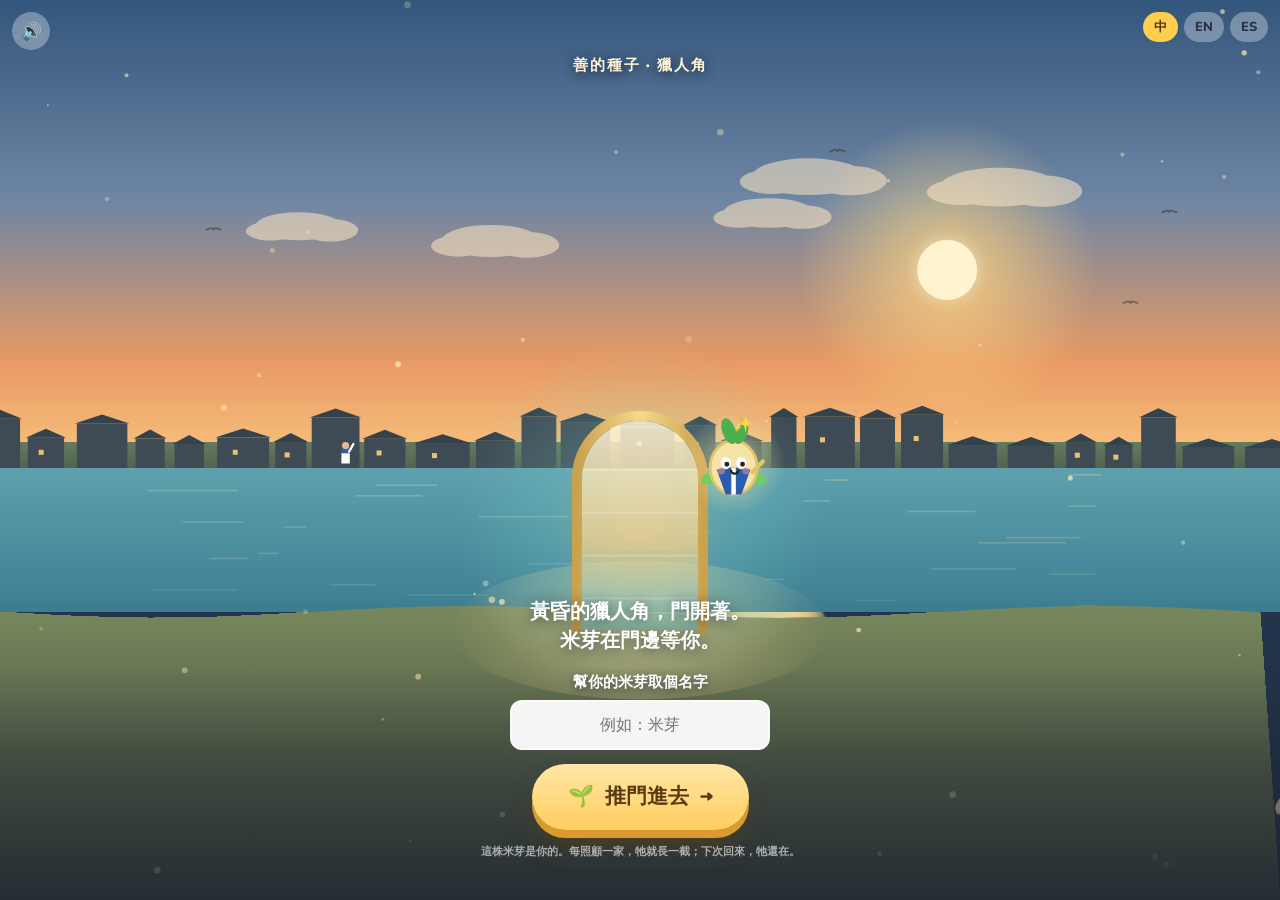
==== index.html @ fcfb7d99 "Feedback faces visibility + same-tab return + mascot named Miya Round 1: feedback faces now full-col" ====
<!DOCTYPE html>
<html lang="zh-Hant">
<head>
<meta charset="UTF-8" />
<meta name="viewport" content="width=device-width, initial-scale=1.0, maximum-scale=1.0, user-scalable=no, viewport-fit=cover" />
<!-- Google Analytics (GA4) -->
<script async src="https://www.googletagmanager.com/gtag/js?id=G-BKBPRQQQ1Y"></script>
<script>window.dataLayer=window.dataLayer||[];function gtag(){dataLayer.push(arguments);}gtag('js',new Date());gtag('config','G-BKBPRQQQ1Y');</script>
<title>善的種子 · 獵人角 · Seeds of Kindness</title>
<meta name="description" content="善的種子 — 獵人角邁向第二十年的陪伴。第一關：關懷之夜 / Care at Dusk." />
<link rel="preconnect" href="https://fonts.googleapis.com" />
<link href="https://fonts.googleapis.com/css2?family=Baloo+2:wght@600;700;800&family=Nunito:wght@600;700;800&display=swap" rel="stylesheet" />
<link rel="stylesheet" href="src/css/style.css" />
</head>
<body>

<!-- 語言切換 + 靜音 -->
<div class="lang">
  <button data-l="zh">中</button>
  <button data-l="en">EN</button>
  <button data-l="es">ES</button>
</div>
<button id="mute" aria-label="mute">🔊</button>

<!-- ============ 永久玻璃浮層 HUD（嵌畫框四角；hub/關卡顯示） ============ -->
<div id="hudTime" class="ghud hidden"></div>
<div id="hudCoins" class="ghud hidden"></div>
<!-- 竹筒（投幣） -->
<div id="bamboo" class="hidden">
  <div id="bambooTube"><span id="bambooFill"></span><span id="bambooIco">🎍</span></div>
  <div id="bambooCount"></div>
  <button id="pourBtn" class="hidden"></button>
</div>
<!-- 永久金圈米芽（住在金色天使光圈裡，延續到結尾/hub，永不歸零） -->
<div id="sproutRing" class="hidden">
  <div class="ring-halo"></div>
  <div id="sproutPlant"></div>
  <div id="sproutStageName"></div>
</div>

<!-- ============ 善的任意門 · 開場動畫（純 Canvas） ============ -->
<section id="opening" class="screen">
  <canvas id="doorCanvas"></canvas>
  <div class="door-kicker" id="opKicker">善的種子 · 獵人角</div>
  <div class="door-ui">
    <div class="door-invite" id="opInvite"></div>
    <div class="door-name" id="opName">
      <label id="opNameLabel" for="sproutName">幫你的米芽取個名字</label>
      <input id="sproutName" type="text" maxlength="16" />
    </div>
    <div class="door-welcome hidden" id="opWelcome"></div>
    <button class="enter" id="beginBtn"><span class="leaf">🌱</span><span id="beginTxt">推門進去</span><span class="arrow">→</span></button>
    <p class="door-note" id="opHint"></p>
    <button class="switch-link hidden" id="switchName"></button>
  </div>
</section>

<!-- ============ HUB / 白天獵人角地圖（節點散落地圖上） ============ -->
<section id="hub" class="screen hidden">
  <div id="mapStage">
    <div id="hubMap"></div>
    <div id="dawnVeil"></div>
    <div id="prosperityLayer"></div>
    <div id="greenLayer"></div>
    <div id="airLayer"></div>
    <div id="pearlLayer"></div>
    <div id="bloomLayer"></div>
    <div id="growthTree"></div>
    <div id="pinLayer"></div>
  </div>
  <div id="hubTop">
    <h2 id="hubTitle">獵人角</h2>
    <div id="hubSub"></div>
  </div>
  <div id="milestones" class="collapsed">
    <button id="msHandle"></button>
    <div id="msBody"></div>
  </div>
  <button id="hubGear" aria-label="menu">⚙️</button>
  <button id="hubHelp" aria-label="help">？</button>
  <a id="hubFeedback" class="fbCircle" aria-label="feedback">💬</a>
  <div id="hubMenu" class="hidden">
    <button id="miSwitch"></button>
    <button id="miReplay"></button>
    <button id="miRestart"></button>
  </div>
  <div id="helpPanel" class="hidden">
    <div class="help-card">
      <h3 id="helpTitle"></h3>
      <ul id="helpBody"></ul>
      <button id="helpClose"></button>
    </div>
  </div>
</section>

<!-- ============ 關卡 · 關懷之夜 ============ -->
<div id="level">
  <!-- HUD：固定最上一條 -->
  <div id="hudBar"></div>

  <!-- 舞台：場景永遠完整可見，介面不蓋它 -->
  <div id="stage">
    <div id="sceneImg"></div>
    <div id="skyWarm"></div>
    <div id="darkLayer"></div>
    <div id="coldLayer"></div>
    <div id="vignette"></div>
    <div id="glowLayer"></div>
    <div id="spotlight"></div>
    <div id="spotRing"></div>
    <div id="clueLayer"></div>
    <div id="toast"></div>
  </div>

  <!-- 最底部一條半透明窄面板，可收合 -->
  <div id="panel">
    <button id="panelTab" aria-label="toggle panel"><span id="panelChevron">▾</span></button>
    <div id="panelBody">
      <div class="prow">
        <div class="plabel" id="notesH">📝 觀察筆記</div>
        <div class="notes" id="notes"></div>
      </div>
      <div class="prow">
        <div class="plabel" id="shelfH">🧺 物資架</div>
        <div class="shelf" id="shelf"></div>
      </div>
      <div class="prow packrow">
        <div class="plabel" id="packH">🎁 關懷包</div>
        <div class="pack" id="pack"></div>
        <button id="sendBtn" disabled>送出</button>
      </div>
    </div>
  </div>
</div>

<!-- ============ 關2 · 環保小尖兵（會呼吸的動態關卡） ============ -->
<div id="level2">
  <div id="l2scene">
    <div id="l2before"></div>     <!-- 改造前（灰濛） -->
    <div id="l2after"></div>      <!-- 改造後切片（就地揭曉，JS 注入） -->
    <div id="l2bloom"></div>      <!-- 全街綻放慶祝 -->
    <div id="l2fog"></div>        <!-- 飄移的霧 -->
    <div id="l2dust"></div>       <!-- 空氣光塵 -->
    <div id="l2birds"></div>      <!-- 偶爾飛過的鳥 -->
    <div id="l2dolls"></div>      <!-- 街越乾淨、社區越多人走出來（純氛圍） -->
    <div id="l2spots"></div>      <!-- 會發光的待整理點 -->
  </div>
  <div id="l2top">
    <div id="l2title"></div>
    <button id="l2leave"></button>
  </div>
  <div id="l2intro"></div>
  <div id="l2items"></div>
  <div id="l2bins"></div>
  <div id="l2end" class="hidden">
    <div class="card">
      <h1 id="l2endTitle"></h1>
      <div id="l2plant" class="endplant"></div>
      <p id="l2endLine" class="endwarm"></p>
      <div id="l2reward" class="endreward"></div>
      <div class="row">
        <button class="btn" id="l2again"></button>
        <button class="btn blue" id="l2hub"></button>
        <a class="btn fbBtn" id="l2fb"></a>
      </div>
    </div>
  </div>
</div>

<!-- ============ 關3 · 幸福校園 畢業感恩（感恩傳遞） ============ -->
<div id="level3">
  <div id="l3scene">
    <div id="l3sky"></div>
    <div id="l3bg"></div>
    <div id="l3soft"></div>
    <div id="l3sea"></div>
    <div id="l3kids"></div>
    <div id="l3petals"></div>
    <div id="l3egg"></div>
    <div id="l3hualien" class="hidden"></div>
    <div id="l3spots"></div>
    <div id="l3bloom"></div>
  </div>
  <div id="l3top">
    <div id="l3title"></div>
    <button id="l3leave"></button>
  </div>
  <div id="l3intro"></div>
  <div id="l3items"></div>
  <div id="l3targets"></div>
  <div id="l3end" class="hidden">
    <div class="card">
      <h1 id="l3endTitle"></h1>
      <div id="l3plant" class="endplant"></div>
      <p id="l3endLine" class="endwarm"></p>
      <div id="l3reward" class="endreward"></div>
      <div class="row">
        <button class="btn" id="l3again"></button>
        <button class="btn blue" id="l3hub"></button>
        <a class="btn fbBtn" id="l3fb"></a>
      </div>
    </div>
  </div>
</div>

<!-- ============ 結尾 · 天黑了 ============ -->
<section id="ending" class="screen hidden">
  <div class="bg" style="background-image:url('assets/images/rv_park_night.png')"></div>
  <div class="veil"></div>
  <div class="card">
    <h1 id="endTitle">天黑了</h1>
    <div id="endPlant" class="endplant"></div>
    <p id="endLine" style="font-size:14px;margin-top:8px"></p>
    <div class="big" id="endBig">0 / 5</div>
    <div id="endHomes" style="font-size:14px"></div>
    <div id="endSprout" style="font-size:14px;color:#bfe6c4;margin-top:10px"></div>
    <div id="endReward" class="endreward"></div>
    <p class="endwarm" id="endWarm"></p>
    <div class="row">
      <button class="btn" id="againBtn">再來一夜</button>
      <button class="btn blue" id="endHubBtn">回三福</button>
      <a class="btn fbBtn" id="endFb"></a>
    </div>
  </div>
</section>

<!-- 資料 → i18n → 音效 → 開場動畫 → 引擎 -->
<script src="data/level1.js"></script>
<script src="data/config.js"></script>
<script src="src/js/i18n.js"></script>
<script src="src/js/audio.js"></script>
<script src="src/js/opening.js"></script>
<script src="src/js/game.js"></script>
</body>
</html>
---- src/css/style.css ----
/* =====================================================================
   善的種子 · 關懷之夜 — 樣式
   ===================================================================== */
:root{
  --ink:#1d2438;
  --cream:#fff7e8;
  --tzu:#2a5db0;            /* 志工藍天白雲 — 藍 */
  --tzu-soft:#e8f0fb;
  --gold:#ffce4d;
  --gold-deep:#d89a1f;
  --leaf:#5bbf6a;
  --leaf-deep:#2f8a3e;
  --warm:#ff9d4d;
  --panel:rgba(255,250,240,.94);
  --panel-dark:rgba(22,28,46,.82);
  --shadow:0 10px 30px rgba(15,20,40,.35);
}
*{margin:0;padding:0;box-sizing:border-box;-webkit-tap-highlight-color:transparent;}
html,body{height:100%;font-family:'Nunito','Noto Sans TC','PingFang TC',system-ui,sans-serif;
  background:#10131f;color:var(--ink);overflow:hidden;}
button{font-family:inherit;cursor:pointer;border:none;}
.hidden{display:none !important;}

/* ---------- 通用全螢幕場景 ---------- */
.screen{position:fixed;inset:0;display:flex;align-items:center;justify-content:center;
  flex-direction:column;text-align:center;}
.bg{position:absolute;inset:0;background-size:cover;background-position:center;z-index:0;}

/* ---------- 語言切換 + 靜音 ---------- */
.lang{position:fixed;top:12px;right:12px;z-index:90;display:flex;gap:6px;}
.lang button{font-weight:800;font-size:13px;padding:6px 11px;border-radius:999px;
  background:rgba(255,255,255,.32);color:#27314a;backdrop-filter:blur(5px);}
.lang button.on{background:var(--gold);color:#5a3a12;}
#mute{position:fixed;top:12px;left:12px;z-index:90;width:38px;height:38px;border-radius:50%;
  background:rgba(255,255,255,.32);font-size:17px;backdrop-filter:blur(5px);}

/* ---------- 善的任意門 · 開場（Canvas 動畫 + 取名/歡迎回來） ---------- */
#opening{background:#23364d;}
#doorCanvas{position:absolute;inset:0;width:100%;height:100%;display:block;z-index:0;}
#opening .door-kicker{position:absolute;top:54px;left:0;right:0;z-index:5;text-align:center;
  font-family:'Baloo 2','Nunito',system-ui,sans-serif;font-weight:800;font-size:15px;letter-spacing:2px;
  color:#fff3d6;text-transform:uppercase;text-shadow:0 2px 12px rgba(20,30,50,.85);
  opacity:0;animation:doorRise .8s ease .3s forwards;}
#opening .door-ui{position:absolute;left:0;right:0;bottom:0;z-index:5;padding:0 22px 40px;
  display:flex;flex-direction:column;align-items:center;text-align:center;
  background:linear-gradient(to top,rgba(28,32,50,.82),rgba(28,32,50,.5) 45%,rgba(28,32,50,.12) 75%,transparent);}
.door-invite{font-family:'Baloo 2','Nunito',system-ui,sans-serif;font-weight:800;font-size:20px;line-height:1.45;
  color:#fff;margin:8px 0 16px;max-width:460px;text-shadow:0 2px 14px rgba(20,30,50,.6);
  opacity:0;animation:doorRise .8s ease .55s forwards;}
.door-name{display:flex;flex-direction:column;align-items:center;gap:8px;margin-bottom:14px;
  opacity:0;animation:doorRise .8s ease .7s forwards;}
.door-name label{color:#fff;font-weight:800;font-size:15px;text-shadow:0 2px 10px rgba(20,30,50,.6);}
.door-name input{width:260px;max-width:80vw;padding:12px 14px;border-radius:12px;
  border:2px solid rgba(255,255,255,.55);background:rgba(255,255,255,.94);
  font-size:16px;font-family:inherit;text-align:center;color:#27314a;}
.door-name input:focus{outline:none;border-color:#ffd98a;}
.door-welcome{font-family:'Baloo 2','Nunito',system-ui,sans-serif;font-weight:800;font-size:18px;
  color:#ffe6b0;margin-bottom:14px;text-shadow:0 2px 12px rgba(20,30,50,.7);
  opacity:0;animation:doorRise .8s ease .7s forwards;}
.enter{font-family:'Baloo 2','Nunito',system-ui,sans-serif;font-weight:800;font-size:21px;border:none;cursor:pointer;
  color:#5a3a12;background:linear-gradient(180deg,#ffe7a6,#ffce5e);
  padding:16px 36px;border-radius:999px;display:flex;align-items:center;gap:11px;
  box-shadow:0 8px 0 #d99a2e,0 18px 30px -10px rgba(120,70,0,.6);
  opacity:0;animation:doorRise .8s ease .8s forwards,doorGlow 2.6s ease-in-out 1.6s infinite;}
.enter:active{transform:translateY(5px);box-shadow:0 3px 0 #d99a2e,0 10px 20px -10px rgba(120,70,0,.6);}
.enter .arrow{font-size:18px;}
.door-note{font-family:'Nunito',sans-serif;font-weight:700;font-size:11px;color:rgba(255,255,255,.6);
  margin-top:14px;max-width:440px;line-height:1.5;opacity:0;animation:doorRise .8s ease 1.1s forwards;}
@keyframes doorRise{from{opacity:0;transform:translateY(16px);}to{opacity:1;transform:translateY(0);}}
@keyframes doorGlow{0%,100%{box-shadow:0 8px 0 #d99a2e,0 18px 30px -10px rgba(120,70,0,.6),0 0 0 0 rgba(255,221,140,.55);}
  50%{box-shadow:0 8px 0 #d99a2e,0 18px 34px -8px rgba(120,70,0,.6),0 0 0 14px rgba(255,221,140,0);}}
.card{position:relative;z-index:2;background:var(--panel);border-radius:22px;
  padding:26px 24px;max-width:380px;width:88%;box-shadow:var(--shadow);}
.card h1{font-size:26px;color:var(--ink);line-height:1.2;}
.card .sub{color:var(--gold-deep);font-weight:800;margin-top:4px;font-size:14px;}
.card .hint{font-size:13.5px;color:#54607a;line-height:1.6;margin:14px 0;}
.card label{display:block;font-weight:800;margin:8px 0 6px;color:var(--tzu);font-size:15px;}
.card input{width:100%;padding:12px 14px;border-radius:12px;border:2px solid var(--tzu-soft);
  font-size:16px;font-family:inherit;text-align:center;}
.card input:focus{outline:none;border-color:var(--tzu);}
.btn{display:inline-block;margin-top:16px;padding:13px 26px;border-radius:999px;font-weight:800;
  font-size:16px;background:linear-gradient(180deg,var(--gold),var(--gold-deep));color:#4a3007;
  box-shadow:0 6px 16px rgba(216,154,31,.4);}
.btn:active{transform:translateY(1px);}
.btn.blue{background:linear-gradient(180deg,#4c84d8,var(--tzu));color:#fff;
  box-shadow:0 6px 16px rgba(42,93,176,.4);}

/* ---------- HUB / 白天獵人角地圖（full-bleed cover） ---------- */
#hub{display:block;background:#0e1320;}
#hubTop{position:absolute;top:8px;left:0;right:0;z-index:30;text-align:center;pointer-events:none;}
#hubTop h2{font-size:20px;font-weight:800;color:#2a3550;text-shadow:0 1px 8px rgba(255,255,255,.7);}
#hubSub{font-size:12px;color:#3f5170;font-weight:700;text-shadow:0 1px 6px rgba(255,255,255,.6);}

/* 地圖完整顯示（contain）：四周留白用柔和天色漸層填，直式看起來乾淨刻意、不刺眼 */
#mapStage{position:absolute;inset:0;overflow:hidden;
  background:linear-gradient(180deg,#cfe6f4 0%,#e6f0ec 55%,#f6efe0 100%);}
#hubMap{position:absolute;inset:0;background-image:url('../../assets/images/KS_hunters_point_map.png');
  background-size:contain;background-repeat:no-repeat;background-position:center;z-index:0;transition:filter 1.2s ease;}
/* 敘事：起點黯淡（昔日深淵）→ 越玩越亮 */
#dawnVeil{position:absolute;inset:0;z-index:1;pointer-events:none;mix-blend-mode:multiply;
  background:linear-gradient(180deg,#3a3f63,#222a44);opacity:.5;transition:opacity 1.2s ease;}
/* 綠意（行善招甘霖→更綠） */
#greenLayer{position:absolute;inset:0;z-index:1;pointer-events:none;mix-blend-mode:soft-light;
  background:radial-gradient(120% 90% at 50% 80%, rgba(80,180,90,.7), rgba(80,180,90,0) 70%);opacity:.15;transition:opacity 1.2s ease;}
/* 空氣（霧霾；完成環保→清澈） */
#airLayer{position:absolute;inset:0;z-index:2;pointer-events:none;
  background:linear-gradient(180deg, rgba(150,150,160,.5), rgba(170,170,180,.2));opacity:.4;transition:opacity 1.2s ease;}
/* 珍珠柔光（高榮景） */
#pearlLayer{position:absolute;inset:0;z-index:4;pointer-events:none;mix-blend-mode:screen;
  background:radial-gradient(70% 55% at 50% 42%, rgba(255,250,235,.85), rgba(255,250,235,0) 72%);opacity:0;transition:opacity 1.4s ease;}
/* 全域榮景：完成越多越亮、越多花光；高完成度冒光束/彩虹 */
#prosperityLayer{position:absolute;inset:0;z-index:1;pointer-events:none;--prosper:0;}
#prosperityLayer::before{content:'';position:absolute;inset:0;
  background:radial-gradient(60% 45% at 52% 40%, rgba(255,236,150,.6), rgba(255,236,150,0) 70%);
  opacity:calc(var(--prosper)*0.9);transition:opacity 1s ease;}
#prosperityLayer.beams::after{content:'';position:absolute;left:50%;top:-10%;width:120%;height:80%;
  transform:translateX(-50%);pointer-events:none;
  background:conic-gradient(from 200deg at 50% 0%, rgba(255,244,190,0) 0deg, rgba(255,244,190,.5) 12deg, rgba(255,244,190,0) 24deg, rgba(255,244,190,0) 40deg, rgba(255,244,190,.4) 52deg, rgba(255,244,190,0) 64deg);
  opacity:.7;mix-blend-mode:screen;}
/* 高完成度：彩虹拱橋（取代光束 ::after，第一版視覺） */
#prosperityLayer.rainbow::after{
  background:radial-gradient(120% 115% at 50% 132%,
    transparent 47%, rgba(255,90,90,.32) 49%, rgba(255,180,60,.32) 52%,
    rgba(255,235,90,.30) 55%, rgba(120,215,120,.30) 58%, rgba(90,165,255,.30) 61%,
    rgba(170,110,230,.28) 64%, transparent 67%);
  opacity:.85;mix-blend-mode:screen;}
/* 完成的關 → 那一區開花變美 */
.bloom{position:absolute;transform:translate(-50%,-50%);z-index:2;pointer-events:none;border-radius:50%;
  background:radial-gradient(closest-side, rgba(120,210,120,.55), rgba(255,210,120,.35) 45%, rgba(140,220,140,0) 72%);
  animation:bloomIn .8s ease both, bloomGlow 3.4s ease-in-out 0.8s infinite;}
.bloom::after{content:'🌸🌼🌷';position:absolute;left:50%;top:50%;transform:translate(-50%,-50%);
  font-size:14px;letter-spacing:-2px;filter:drop-shadow(0 1px 2px rgba(0,0,0,.25));}
@keyframes bloomIn{from{opacity:0;transform:translate(-50%,-50%) scale(.3);}to{opacity:1;transform:translate(-50%,-50%) scale(1);}}
@keyframes bloomGlow{0%,100%{filter:brightness(1);}50%{filter:brightness(1.18);}}
/* 中央總成長樹 */
#growthTree{position:absolute;transform:translate(-50%,-100%);z-index:3;pointer-events:none;
  filter:drop-shadow(0 8px 10px rgba(0,0,0,.3));transition:left .3s,top .3s;}
/* 地圖節點（圖釘） */
#pinLayer{position:absolute;inset:0;z-index:40;pointer-events:none;}  /* 關卡點永遠在里程碑面板之上、可點 */
.pinnode{pointer-events:auto;position:absolute;transform:translate(-50%,-50%);z-index:5;cursor:default;
  display:flex;flex-direction:column;align-items:center;gap:5px;}
.pinnode .dot{width:16px;height:16px;border-radius:50%;background:#9aa6bf;
  box-shadow:0 0 0 3px rgba(255,255,255,.5),0 2px 5px rgba(0,0,0,.35);}
.pinnode.soon{opacity:.78;}
.pinnode.soon .dot{width:13px;height:13px;background:radial-gradient(circle,#b9c2d6,#7e8aa6);}
.pinnode.play{cursor:pointer;z-index:6;}
.pinnode.play .dot{position:relative;width:24px;height:24px;background:radial-gradient(circle,#fff3c4,#ffb938);
  box-shadow:0 0 0 4px rgba(255,255,255,.65),0 0 18px 6px rgba(255,196,70,.85),0 3px 8px rgba(120,70,0,.4);
  animation:pinpulse 1.8s ease-in-out infinite;}
/* 放大手指觸控範圍（透明），地圖縮小時也好點 */
.pinnode.play .dot::before{content:'';position:absolute;left:50%;top:50%;transform:translate(-50%,-50%);
  width:52px;height:52px;border-radius:50%;}
.pinnode.play:active .dot{transform:scale(.9);}
.pinnode .pinlabel{background:var(--panel-dark);color:#fff;border-radius:10px;padding:4px 9px;
  text-align:center;line-height:1.2;box-shadow:0 4px 10px rgba(0,0,0,.35);white-space:nowrap;}
.pinnode .pinlabel b{font-size:13px;font-weight:800;display:block;}
.pinnode .pinlabel i{font-style:normal;font-size:11px;color:var(--gold);letter-spacing:1px;}
.pinnode.done .dot{box-shadow:0 0 0 4px rgba(150,230,150,.6),0 0 16px 5px rgba(150,230,150,.7),0 3px 8px rgba(0,0,0,.3);}
@keyframes pinpulse{0%,100%{box-shadow:0 0 0 4px rgba(255,255,255,.6),0 0 14px 5px rgba(255,196,70,.7),0 3px 8px rgba(120,70,0,.4);}
  50%{box-shadow:0 0 0 7px rgba(255,255,255,.7),0 0 26px 10px rgba(255,196,70,.95),0 3px 8px rgba(120,70,0,.4);}}
@keyframes pulse{0%,100%{box-shadow:0 0 0 3px rgba(255,206,77,.30),0 8px 18px rgba(216,154,31,.30);}
  50%{box-shadow:0 0 0 6px rgba(255,206,77,.55),0 10px 22px rgba(216,154,31,.5);}}

/* 里程碑進度（向外＝加速器；竹筒滿了可點倒入） */
/* 里程碑＝靠底邊的可收合面板（預設收合，絕不蓋住地圖關卡點） */
#milestones{position:absolute;left:0;right:0;bottom:0;top:auto;transform:none;z-index:24;
  display:flex;flex-direction:column;align-items:center;pointer-events:none;max-width:none;}
#msHandle{pointer-events:auto;background:rgba(14,18,38,.72);color:#fff;font-weight:800;font-size:12px;
  padding:5px 16px;border-radius:13px 13px 0 0;border:1px solid rgba(255,255,255,.14);border-bottom:none;
  -webkit-backdrop-filter:blur(6px);backdrop-filter:blur(6px);}
#msBody{pointer-events:auto;width:100%;max-width:520px;display:flex;flex-direction:column;gap:6px;
  padding:8px 12px calc(10px + env(safe-area-inset-bottom));background:rgba(10,12,26,.62);
  -webkit-backdrop-filter:blur(8px);backdrop-filter:blur(8px);max-height:42vh;overflow-y:auto;
  transition:max-height .3s ease,padding .3s ease;}
#milestones.collapsed #msBody{max-height:0;padding-top:0;padding-bottom:0;overflow:hidden;}
.ms{width:100%;background:rgba(14,18,38,.62);-webkit-backdrop-filter:blur(6px);backdrop-filter:blur(6px);
  border:1px solid rgba(255,255,255,.12);border-radius:12px;padding:7px 10px;}
.ms.canpour{border-color:rgba(255,206,77,.8);box-shadow:0 0 14px rgba(255,206,77,.5);cursor:pointer;}
.ms-name{color:#fff;font-weight:800;font-size:12px;margin-bottom:4px;}
.ms-name i{font-style:normal;color:var(--gold);font-weight:800;}
.ms-bar{height:7px;border-radius:5px;background:rgba(255,255,255,.18);overflow:hidden;}
.ms-bar span{display:block;height:100%;border-radius:5px;background:linear-gradient(90deg,#7ad07f,var(--gold));transition:width .5s ease;}

/* ===== 永久玻璃 HUD（四角） ===== */
.ghud{position:fixed;z-index:80;background:rgba(18,24,44,.55);color:#fff;
  -webkit-backdrop-filter:blur(8px);backdrop-filter:blur(8px);border:1px solid rgba(255,255,255,.16);
  border-radius:999px;padding:7px 13px;font-weight:800;font-size:13px;display:flex;align-items:center;gap:5px;
  box-shadow:0 4px 14px rgba(0,0,0,.3);}
.ghud b{font-size:17px;}
#hudTime{top:12px;left:58px;}
#hudCoins{top:54px;right:12px;}
/* 竹筒（左下） */
#bamboo{position:fixed;z-index:80;left:12px;bottom:78px;display:flex;flex-direction:column;align-items:center;gap:3px;}
#bamboo.bump{animation:bambooBump .4s ease;}
@keyframes bambooBump{0%,100%{transform:translateY(0);}35%{transform:translateY(4px);}}
#bambooTube{position:relative;width:30px;height:62px;border-radius:8px 8px 10px 10px;overflow:hidden;
  background:linear-gradient(90deg,#7fae54,#9ec96f 40%,#6f9d49);border:2px solid #5b873d;
  box-shadow:0 4px 10px rgba(0,0,0,.35),inset 0 0 8px rgba(0,0,0,.25);}
#bambooFill{position:absolute;left:0;right:0;bottom:0;height:0;transition:height .4s ease;
  background:linear-gradient(180deg, rgba(255,206,77,.95), rgba(216,154,31,.95));}
#bambooIco{position:absolute;left:50%;top:50%;transform:translate(-50%,-50%);font-size:18px;}
#bambooCount{font-size:11px;font-weight:800;color:#fff;background:rgba(14,18,38,.6);border-radius:999px;padding:2px 8px;
  -webkit-backdrop-filter:blur(6px);backdrop-filter:blur(6px);}
#pourBtn{font-size:11px;font-weight:800;color:#5a3a12;background:linear-gradient(180deg,#ffe7a6,#ffce5e);
  border-radius:999px;padding:5px 10px;box-shadow:0 3px 8px rgba(216,154,31,.5);animation:pinpulse 1.8s infinite;}

/* ===== 永久金圈米芽（右下角，住在天使光圈裡） ===== */
#sproutRing{position:fixed;z-index:80;right:10px;bottom:64px;width:84px;
  display:flex;flex-direction:column;align-items:center;}
#sproutRing .ring-halo{position:absolute;left:50%;top:34px;width:78px;height:78px;transform:translate(-50%,-50%);
  border-radius:50%;pointer-events:none;
  background:radial-gradient(closest-side, rgba(255,232,160,.55), rgba(255,210,120,.18) 60%, rgba(255,210,120,0) 75%);
  box-shadow:0 0 22px rgba(255,210,120,.6);}
#sproutPlant{position:relative;z-index:1;}
#sproutPlant svg{filter:drop-shadow(0 3px 5px rgba(0,0,0,.4));}
#sproutStageName{position:relative;z-index:1;margin-top:2px;font-size:11px;font-weight:800;color:#fff;
  background:rgba(14,18,38,.6);border-radius:999px;padding:2px 8px;max-width:96px;white-space:nowrap;overflow:hidden;text-overflow:ellipsis;
  -webkit-backdrop-filter:blur(6px);backdrop-filter:blur(6px);}
#sproutRing.grow .ring-halo{animation:ringGrow .9s ease;}
#sproutRing.bloom .ring-halo{animation:ringBloom 1.3s ease;}
#sproutRing.grow #sproutPlant{animation:plantBump .7s cubic-bezier(.2,1.4,.4,1);}
#sproutRing.bloom #sproutPlant{animation:plantBloom 1.1s cubic-bezier(.2,1.5,.3,1);}
@keyframes ringGrow{0%{box-shadow:0 0 18px rgba(255,210,120,.5);}45%{box-shadow:0 0 40px 10px rgba(255,221,140,.95);}100%{box-shadow:0 0 22px rgba(255,210,120,.6);}}
@keyframes ringBloom{0%{box-shadow:0 0 18px rgba(255,210,120,.5);}40%{box-shadow:0 0 60px 22px rgba(255,232,160,1);}100%{box-shadow:0 0 22px rgba(255,210,120,.6);}}
@keyframes plantBump{0%{transform:scale(1);}45%{transform:scale(1.22);}100%{transform:scale(1);}}
@keyframes plantBloom{0%{transform:scale(.8) rotate(-5deg);}55%{transform:scale(1.35) rotate(3deg);}100%{transform:scale(1) rotate(0);}}

/* 從車飛進金圈/竹筒的光點與銅板 */
.flydot,.flycoin{position:fixed;z-index:85;width:18px;height:18px;border-radius:50%;pointer-events:none;
  transform:translate(-50%,-50%);transition:transform .7s cubic-bezier(.4,.1,.5,1),opacity .7s ease;}
.flydot{background:radial-gradient(circle,#fff,#ffd98a);box-shadow:0 0 14px 4px rgba(255,210,120,.9);}
.flycoin{width:20px;height:20px;background:radial-gradient(circle at 38% 35%,#fff6c8,#e7b03a 70%,#b9821f);
  box-shadow:0 0 10px rgba(255,206,77,.7),inset 0 0 4px rgba(120,80,0,.5);border:1px solid #caa24e;}

/* 倒竹筒等的浮動訊息 */
.flash{position:fixed;left:50%;top:18%;transform:translate(-50%,-8px);z-index:90;
  background:rgba(14,18,38,.86);color:#fff;font-weight:800;font-size:15px;padding:12px 18px;border-radius:14px;
  border:1px solid rgba(255,255,255,.14);-webkit-backdrop-filter:blur(6px);backdrop-filter:blur(6px);
  opacity:0;transition:all .3s;pointer-events:none;max-width:84vw;text-align:center;}
.flash.show{opacity:1;transform:translate(-50%,0);}

/* 關卡時：金圈米芽/竹筒移到側邊中段，不擋底部面板/回收桶 */
body.screen-level #sproutRing,body.screen-level2 #sproutRing,body.screen-level3 #sproutRing{bottom:auto;top:40%;right:8px;width:70px;}
body.screen-level #bamboo,body.screen-level2 #bamboo,body.screen-level3 #bamboo{bottom:auto;top:38%;left:10px;}
body.screen-level #milestones{display:none;}

/* ---------- 小芽盆栽圖示 ---------- */
.sprout-ico{display:inline-block;}
.sprout-chip{padding-top:4px;padding-bottom:4px;}
.sprout-chip .potico{display:inline-flex;align-items:flex-end;line-height:0;}
.sprout-chip .potico svg{filter:drop-shadow(0 2px 3px rgba(0,0,0,.3));}
/* 結尾：大盆栽，依今晚成績放大 */
.endplant{display:flex;justify-content:center;align-items:flex-end;margin:6px auto 2px;min-height:120px;
  animation:plantPop .6s cubic-bezier(.22,1.2,.4,1) both;}
.endplant svg{filter:drop-shadow(0 6px 10px rgba(0,0,0,.4));}
@keyframes plantPop{from{opacity:0;transform:translateY(14px) scale(.7);}to{opacity:1;transform:translateY(0) scale(1);}}

/* ---------- 關卡 / LEVEL：插畫鋪滿（full-bleed cover），介面浮在上面 ---------- */
#level{position:fixed;inset:0;z-index:10;display:none;background:#10101f;}
/* HUD：浮動透明（不佔橫帶） */
#hudBar{position:absolute;top:0;left:0;right:0;z-index:30;display:flex;gap:7px;align-items:center;
  justify-content:center;padding:10px 12px;pointer-events:none;}
#hudBar .chip{pointer-events:auto;background:rgba(20,26,48,.62);color:#fff;border-radius:999px;
  padding:7px 12px;font-weight:800;font-size:13px;display:flex;gap:5px;align-items:center;
  border:1px solid rgba(255,255,255,.12);white-space:nowrap;-webkit-backdrop-filter:blur(6px);backdrop-filter:blur(6px);}
#hudBar #leaveBtn{pointer-events:auto;position:fixed;left:calc(12px + env(safe-area-inset-left));top:calc(54px + env(safe-area-inset-top));right:auto;z-index:95;background:rgba(255,255,255,.2);color:#fff;border-radius:999px;
  padding:7px 13px;font-weight:800;font-size:13px;white-space:nowrap;-webkit-backdrop-filter:blur(6px);backdrop-filter:blur(6px);}
/* 舞台＝整個畫面；插畫 cover 鋪滿 */
#stage{position:absolute;inset:0;overflow:hidden;}
#sceneImg{position:absolute;inset:0;background-image:url('../../assets/images/rv_park_dusk1.png');
  background-size:cover;background-position:center;z-index:0;transition:filter 1.4s linear;}
/* 黃昏金光（隨夜色淡出） */
#skyWarm{position:absolute;inset:0;z-index:1;pointer-events:none;mix-blend-mode:screen;
  background:radial-gradient(120% 70% at 60% 22%, rgba(255,180,90,.35), rgba(255,150,70,0) 60%);
  opacity:1;transition:opacity 1.4s linear;}
/* 變暗層：同一張圖平順壓暗（不硬切夜景） */
#darkLayer{position:absolute;inset:0;z-index:2;pointer-events:none;
  background:radial-gradient(130% 100% at 50% 26%, rgba(10,14,38,0) 0%, rgba(9,12,32,.35) 55%, rgba(5,7,22,.7) 100%);
  opacity:0;transition:opacity 1.4s linear;}
/* 寒冷藍調 */
#coldLayer{position:absolute;inset:0;z-index:3;pointer-events:none;mix-blend-mode:multiply;
  background:linear-gradient(180deg,#465ea0,#171f44);opacity:0;transition:opacity 1.4s linear;}
#vignette{position:absolute;inset:0;z-index:4;pointer-events:none;
  box-shadow:inset 0 0 120px 30px rgba(4,6,18,.55);opacity:.5;transition:opacity 1.4s linear;}
/* 窗戶暖光層 */
#glowLayer{position:absolute;inset:0;z-index:5;pointer-events:none;}
.winglow{position:absolute;transform:translate(-50%,-50%);border-radius:46%;
  background:radial-gradient(closest-side, rgba(255,201,104,.98), rgba(255,170,60,.4) 52%, rgba(255,170,60,0) 76%);
  opacity:0;transition:opacity 1s ease;filter:blur(1.5px);}
.winglow.lit{animation:flicker 3.6s ease-in-out infinite;}
@keyframes flicker{0%,100%{opacity:.85;}50%{opacity:1;}}

/* 高亮目前這台車（聚光：其餘壓暗） */
#spotlight{position:absolute;z-index:6;transform:translate(-50%,-50%);
  border-radius:50%;pointer-events:none;
  box-shadow:0 0 0 9999px rgba(6,8,20,.46);
  transition:left .5s cubic-bezier(.3,.8,.3,1),top .5s cubic-bezier(.3,.8,.3,1),width .4s,height .4s,opacity .5s;}
#spotRing{position:absolute;z-index:7;transform:translate(-50%,-50%);
  border-radius:50%;pointer-events:none;border:2px dashed rgba(255,226,158,.6);
  box-shadow:0 0 26px rgba(255,210,120,.45);
  transition:left .5s cubic-bezier(.3,.8,.3,1),top .5s cubic-bezier(.3,.8,.3,1),width .4s,height .4s,opacity .5s;}

/* 衝進來：大燈閃光 */
.headlight{position:absolute;z-index:6;transform:translate(-50%,-50%);border-radius:50%;pointer-events:none;
  background:radial-gradient(circle, rgba(255,248,220,.92), rgba(255,236,170,.32) 40%, rgba(255,236,170,0) 70%);
  animation:hlflash .76s ease-out forwards;}
@keyframes hlflash{0%{opacity:0;transform:translate(-50%,-50%) scale(.55);}
  22%{opacity:.95;}100%{opacity:0;transform:translate(-50%,-50%) scale(1.18);}}
/* 粒子閃光（點線索/配對成功的爽感） */
.spark{position:fixed;z-index:86;border-radius:50%;pointer-events:none;transform:translate(-50%,-50%);
  animation-name:sparkfly;animation-timing-function:cubic-bezier(.2,.7,.3,1);animation-fill-mode:forwards;}
@keyframes sparkfly{0%{opacity:1;transform:translate(-50%,-50%) scale(1);}
  100%{opacity:0;transform:translate(calc(-50% + var(--dx,0px)),calc(-50% + var(--dy,0px))) scale(.3);}}

/* 小芽當場長大：天使金光環 + 盆栽綻放 */
.halo{position:absolute;z-index:24;width:20px;height:20px;border-radius:50%;pointer-events:none;
  transform:translate(-50%,-50%);border:3px solid rgba(255,224,150,.95);
  box-shadow:0 0 50px 12px rgba(255,210,120,.8), inset 0 0 30px rgba(255,224,150,.6);
  animation:haloRing 1.45s cubic-bezier(.2,.7,.3,1) forwards;}
@keyframes haloRing{0%{opacity:0;width:20px;height:20px;}
  16%{opacity:1;}100%{opacity:0;width:var(--hs,240px);height:var(--hs,240px);}}
.growcele{position:absolute;left:50%;top:46%;z-index:25;pointer-events:none;
  filter:drop-shadow(0 8px 14px rgba(120,80,0,.4));
  animation:grIn .5s cubic-bezier(.2,1.5,.35,1) both, grOut .45s ease 1.35s forwards;}
.growcele.bloom{animation:grBloom .65s cubic-bezier(.2,1.6,.3,1) both, grOut .55s ease 1.6s forwards;}
@keyframes grIn{from{opacity:0;transform:translate(-50%,-50%) scale(.3);}to{opacity:1;transform:translate(-50%,-50%) scale(1);}}
@keyframes grBloom{0%{opacity:0;transform:translate(-50%,-50%) scale(.2) rotate(-6deg);}
  60%{opacity:1;transform:translate(-50%,-50%) scale(1.28) rotate(2deg);}
  100%{opacity:1;transform:translate(-50%,-50%) scale(1) rotate(0);}}
@keyframes grOut{to{opacity:0;transform:translate(-50%,-58%) scale(1.05);}}

/* 線索發亮點 */
.clue{position:absolute;z-index:8;width:32px;height:32px;margin:-16px 0 0 -16px;
  border-radius:50%;background:radial-gradient(closest-side,#fff7da,#ffcf6b);
  box-shadow:0 0 0 4px rgba(255,210,110,.35),0 0 18px 7px rgba(255,200,90,.7);
  display:flex;align-items:center;justify-content:center;font-size:16px;cursor:pointer;
  animation:cluepulse 1.6s ease-in-out infinite;}
.clue.subtle{animation-duration:2.8s;width:26px;height:26px;margin:-13px 0 0 -13px;font-size:13px;
  box-shadow:0 0 0 3px rgba(255,210,110,.2),0 0 11px 4px rgba(255,200,90,.42);}
.clue.enter{animation:cluein .5s cubic-bezier(.22,.61,.36,1) both;}
.clue.read{animation:none;background:radial-gradient(closest-side,#d6f0d2,#8fd49a);
  box-shadow:0 0 0 3px rgba(120,200,130,.45);cursor:default;color:#2c6b39;}
@keyframes cluepulse{0%,100%{transform:scale(1);}50%{transform:scale(1.16);}}
@keyframes cluein{from{opacity:0;transform:translateX(46px) scale(.4);}to{opacity:1;transform:translateX(0) scale(1);}}
@keyframes cluetap{0%{transform:scale(1);}40%{transform:scale(1.5);}100%{transform:scale(1);}}
.clue.tap{animation:cluetap .35s ease;}

/* 浮動訊息（在舞台內、置中偏上，不擋車） */
#toast{position:absolute;left:50%;top:16%;z-index:20;
  background:rgba(14,18,38,.86);color:#fff;padding:13px 18px;border-radius:15px;font-weight:800;
  font-size:15px;max-width:86%;text-align:center;line-height:1.5;
  border:1px solid rgba(255,255,255,.1);-webkit-backdrop-filter:blur(6px);backdrop-filter:blur(6px);
  transform:translate(-50%,-8px);opacity:0;transition:all .3s;pointer-events:none;}
#toast.show{opacity:1;transform:translate(-50%,0);}
#toast .warmline{display:block;font-size:13.5px;font-weight:700;color:#ffdfa0;margin-top:6px;}

/* ---------- 底部窄面板（半透明、可收合，融入夜色） ---------- */
#panel{position:absolute;left:0;right:0;bottom:0;z-index:30;
  background:linear-gradient(180deg,rgba(14,17,36,.55),rgba(11,13,28,.92));
  -webkit-backdrop-filter:blur(10px);backdrop-filter:blur(10px);
  border-top:1px solid rgba(255,255,255,.08);
  box-shadow:0 -10px 30px rgba(0,0,0,.4);}
#panelTab{position:absolute;top:-26px;left:50%;transform:translateX(-50%);
  width:64px;height:26px;border-radius:13px 13px 0 0;background:rgba(11,13,28,.9);
  color:#ffd98a;font-size:16px;line-height:1;display:flex;align-items:center;justify-content:center;
  border:1px solid rgba(255,255,255,.1);border-bottom:none;}
#panelChevron{transition:transform .3s ease;}
/* 收合：縮起面板內容，讓舞台長回來（不是只是蓋住） */
#panelBody{padding:12px 12px 14px;display:flex;flex-direction:column;gap:9px;
  max-height:42vh;overflow-y:auto;transition:max-height .35s ease,padding .35s ease;}
#panel.collapsed #panelBody{max-height:0;padding-top:0;padding-bottom:0;overflow:hidden;}
#panel.collapsed #panelChevron{transform:rotate(180deg);}
.prow{display:flex;align-items:center;gap:9px;}
.plabel{flex:0 0 auto;font-size:13px;font-weight:800;color:#ffd98a;width:74px;line-height:1.25;}
.notes{flex:1 1 auto;display:flex;gap:7px;flex-wrap:wrap;min-height:32px;align-items:center;}
.note-empty{font-size:12.5px;color:#aab2c8;line-height:1.5;}
.note{background:rgba(86,140,224,.26);color:#dceaff;border-radius:999px;padding:6px 11px;
  font-weight:800;font-size:13px;display:flex;gap:5px;align-items:center;
  border:1px solid rgba(140,180,255,.3);animation:popin .25s ease;}
@keyframes popin{from{transform:scale(.6);opacity:0;}to{transform:scale(1);opacity:1;}}
/* 物資架：全部品項一次顯示、不用捲動（緊湊方格，約兩排） */
.shelf{flex:1 1 auto;display:grid;grid-template-columns:repeat(6,1fr);gap:7px;padding:2px 0 2px;}
.item{background:rgba(255,255,255,.07);border:1.5px solid rgba(255,255,255,.16);
  border-radius:13px;padding:8px 3px 6px;text-align:center;
  font-size:11px;font-weight:700;color:#e7ecf7;line-height:1.18;transition:transform .12s,background .15s;
  display:flex;flex-direction:column;align-items:center;justify-content:center;min-height:62px;}
.item:active{transform:scale(.93);}
.item.distract{border-style:dashed;opacity:.92;}
.item.inpack{background:rgba(120,200,130,.22);border-color:rgba(140,220,150,.5);opacity:.55;}
.item .em{font-size:23px;display:block;margin-bottom:3px;line-height:1;}
.packrow{align-items:stretch;}
.pack{flex:1 1 auto;display:flex;gap:7px;flex-wrap:wrap;min-height:46px;align-items:center;
  background:rgba(255,206,77,.08);border:1.5px dashed rgba(255,206,77,.5);border-radius:14px;padding:7px 9px;}
.pack-empty{font-size:12.5px;color:#d8c79a;}
.pin{background:linear-gradient(180deg,rgba(255,222,150,.95),rgba(255,196,96,.95));border-radius:11px;
  padding:7px 9px;font-weight:800;font-size:12px;color:#5a3c08;display:flex;gap:5px;align-items:center;
  animation:popin .2s ease;}
.pin .x{background:rgba(0,0,0,.16);border-radius:50%;width:19px;height:19px;font-size:13px;
  display:flex;align-items:center;justify-content:center;color:#4a300a;}
#sendBtn{flex:0 0 auto;align-self:center;padding:13px 20px;border-radius:999px;font-weight:800;font-size:16px;
  background:linear-gradient(180deg,var(--leaf),var(--leaf-deep));color:#fff;
  box-shadow:0 6px 16px rgba(47,138,62,.45);transition:transform .12s,filter .2s;}
#sendBtn:active{transform:scale(.96);}
#sendBtn:disabled{filter:grayscale(.7);opacity:.5;}

/* ---------- 結尾 ---------- */
#ending .bg{filter:brightness(.95);}
#ending .veil{position:absolute;inset:0;z-index:1;background:linear-gradient(180deg,rgba(10,14,34,.45),rgba(8,11,28,.72));}
#ending .card{background:var(--panel-dark);color:#fff;max-height:92vh;overflow-y:auto;}
#ending .card h1{color:#fff;}
#ending .big{font-size:40px;color:var(--gold);font-weight:800;margin:6px 0;}
#ending .endwarm{font-size:13.5px;color:#d7deeec0;line-height:1.6;margin:12px 0 4px;}
#ending .row{display:flex;gap:10px;justify-content:center;flex-wrap:wrap;margin-top:8px;}

/* ---------- 響應式 ---------- */
@media (min-width:760px){
  #panelBody{max-width:820px;margin:0 auto;}
  .plabel{width:88px;font-size:14px;}
  .item{font-size:11.5px;}
}
/* 窄螢幕（直式手機）：方格改 4 欄，格子更大好點，仍不捲動 */
@media (max-width:600px){
  .shelf{grid-template-columns:repeat(4,1fr);gap:6px;}
  .plabel{width:64px;font-size:12.5px;}
  #panelBody{max-height:54vh;}
}
/* 橫式矮螢幕：面板更扁 */
@media (max-height:520px){
  #panelBody{max-height:50vh;gap:7px;padding:9px 10px 10px;}
  .item{min-height:54px;font-size:10.5px;}
  .item .em{font-size:20px;}
  .plabel{width:64px;font-size:12px;}
}

/* ===================================================================
   手機修復與優化：換名字選單、安全區、直式 RWD、面板間距
   =================================================================== */

/* 門邊「換一個名字」連結 */
.switch-link{margin-top:12px;background:rgba(255,255,255,.18);color:#fff;font-weight:700;
  font-size:clamp(12px,2.6vw,14px);padding:8px 16px;border-radius:999px;
  -webkit-backdrop-filter:blur(4px);backdrop-filter:blur(4px);}

/* hub 角落齒輪 + 小選單（換名字/重聽/重新開始） */
#hubGear{position:fixed;z-index:81;top:calc(54px + env(safe-area-inset-top));left:calc(12px + env(safe-area-inset-left));
  width:38px;height:38px;border-radius:50%;background:rgba(18,24,44,.55);color:#fff;font-size:18px;
  border:1px solid rgba(255,255,255,.16);-webkit-backdrop-filter:blur(6px);backdrop-filter:blur(6px);}
#hubMenu{position:fixed;z-index:82;top:calc(98px + env(safe-area-inset-top));left:calc(12px + env(safe-area-inset-left));
  display:flex;flex-direction:column;gap:6px;background:rgba(14,18,38,.94);border:1px solid rgba(255,255,255,.16);
  border-radius:12px;padding:8px;box-shadow:0 8px 24px rgba(0,0,0,.45);-webkit-backdrop-filter:blur(8px);backdrop-filter:blur(8px);}
#hubMenu button{background:rgba(255,255,255,.1);color:#fff;font-weight:700;font-size:13px;
  padding:10px 13px;border-radius:9px;text-align:left;white-space:nowrap;}
#hubMenu #miRestart{color:#ffb39e;}
/* 意見箱：hub 圓鈕（玻璃感，跟齒輪/說明一致）＋ 結算列文字鈕 */
#hubFeedback{position:fixed;z-index:81;top:calc(54px + env(safe-area-inset-top));left:calc(100px + env(safe-area-inset-left));
  width:38px;height:38px;border-radius:50%;background:rgba(18,24,44,.55);color:#fff;font-size:17px;
  display:flex;align-items:center;justify-content:center;text-decoration:none;cursor:pointer;
  border:1px solid rgba(255,255,255,.16);-webkit-backdrop-filter:blur(6px);backdrop-filter:blur(6px);}
.fbBtn{text-decoration:none;background:rgba(255,255,255,.14);color:#fff;border:1px solid rgba(255,255,255,.3);
  -webkit-backdrop-filter:blur(6px);backdrop-filter:blur(6px);box-shadow:0 6px 16px rgba(0,0,0,.28);}
.card .row{display:flex;gap:10px;justify-content:center;flex-wrap:wrap;}

/* 安全區（瀏海/圓角）— 固定四角浮層內縮 */
#hudTime{top:calc(12px + env(safe-area-inset-top));left:calc(58px + env(safe-area-inset-left));}
#hudCoins{top:calc(54px + env(safe-area-inset-top));right:calc(12px + env(safe-area-inset-right));}
.lang{top:calc(12px + env(safe-area-inset-top));right:calc(12px + env(safe-area-inset-right));}
#mute{top:calc(12px + env(safe-area-inset-top));left:calc(12px + env(safe-area-inset-left));}
#bamboo{left:calc(12px + env(safe-area-inset-left));bottom:calc(86px + env(safe-area-inset-bottom));}
#sproutRing{right:calc(10px + env(safe-area-inset-right));bottom:calc(64px + env(safe-area-inset-bottom));}

.ms-name{display:flex;gap:8px;align-items:center;flex-wrap:wrap;}

/* emoji 拉開間距 + clamp 放大 */
#bambooIco{font-size:clamp(1.3rem,2.2vw,2rem);}
.ghud{gap:7px;font-size:clamp(12px,2.6vw,14px);}
.ghud b{font-size:clamp(15px,3.4vw,19px);}

/* ---------- 直式（portrait）優先 ---------- */
@media (max-aspect-ratio:1/1){
  #bamboo{bottom:calc(70px + env(safe-area-inset-bottom));}
  #sproutRing{bottom:calc(56px + env(safe-area-inset-bottom));width:76px;}
  #hudTime,#hudCoins{font-size:12px;}
  /* 關卡：金圈/竹筒貼邊中段，底部讓給面板 */
  body.screen-level #sproutRing,body.screen-level2 #sproutRing,body.screen-level3 #sproutRing{top:34%;width:64px;}
  body.screen-level #bamboo,body.screen-level2 #bamboo,body.screen-level3 #bamboo{top:32%;}
}
/* 很窄或很矮：再縮一點，避免互相重疊 */
@media (max-width:380px){
  #sproutRing{width:66px;}
  #sproutStageName{font-size:10px;max-width:84px;}
  #bambooTube{width:26px;height:54px;}
}

/* 收合把手加大，iOS 直式也好按 */
#panelTab{width:74px;height:30px;top:-30px;font-size:18px;}

/* ===================================================================
   關2 · 環保小尖兵（會呼吸：灰濛 → 就地揭曉 → 綻放）
   =================================================================== */
#level2{position:fixed;inset:0;z-index:10;display:none;overflow:hidden;background:#3a3d44;--heal:0;}
#l2scene{position:absolute;inset:0;z-index:0;overflow:hidden;}
/* before（灰濛）：有圖用圖、無圖用漸層 fallback */
#l2before{position:absolute;inset:0;background-size:cover;background-position:center;
  background-image:linear-gradient(180deg,#6b6f78,#7d7e7c 45%,#8a857a 62%,#6d685f);filter:saturate(.6) brightness(.84);}
/* after 切片（就地揭曉）：與 before 同 cover/center 對齊；有圖用圖、無圖用亮漸層 */
#l2after{position:absolute;inset:0;}
.l2slice{position:absolute;inset:0;background-size:cover;background-position:center;
  background-image:linear-gradient(180deg,#9fd4ee,#bfe3d6 45%,#cdebc2 62%,#a9c98f);
  opacity:0;transition:opacity 1.1s ease;}
.l2slice.on{opacity:1;}
/* 飄移的霧（開頭濃、隨療癒漸散） */
#l2fog{position:absolute;inset:-12% -22%;z-index:2;pointer-events:none;
  opacity:calc((1 - var(--heal))*.7);transition:opacity 1.4s ease;
  background:radial-gradient(42% 60% at 22% 58%,rgba(226,229,233,.7),transparent 70%),
             radial-gradient(46% 56% at 70% 55%,rgba(210,214,220,.6),transparent 72%);
  animation:l2fog 26s ease-in-out infinite;}
@keyframes l2fog{0%,100%{transform:translateX(-4%);}50%{transform:translateX(4%);}}
/* 空氣光塵（療癒越多越亮） */
#l2dust{position:absolute;inset:0;z-index:3;pointer-events:none;opacity:calc(.25 + var(--heal)*.75);}
.l2mote{position:absolute;bottom:-10px;width:5px;height:5px;border-radius:50%;
  background:radial-gradient(circle,#fff,rgba(255,240,190,0));animation:l2mote linear infinite;}
@keyframes l2mote{0%{transform:translateY(0);opacity:0;}15%{opacity:.9;}100%{transform:translateY(-92vh);opacity:0;}}
/* 偶爾飛過的鳥（療癒後才明顯） */
#l2birds{position:absolute;inset:0;z-index:3;pointer-events:none;opacity:var(--heal);transition:opacity 1.4s ease;}
.l2bird{position:absolute;left:-10%;font-size:20px;animation:l2bird 15s linear infinite;}
@keyframes l2bird{0%{transform:translate(0,0);}100%{transform:translate(122vw,-6vh);}}
/* 發光待整理點（C：點下去才出現該處回收物） */
#l2spots{position:absolute;inset:0;z-index:6;}
.l2spot{position:absolute;transform:translate(-50%,-50%);width:42px;height:42px;cursor:pointer;
  display:flex;align-items:center;justify-content:center;}
.l2spot-ring{position:absolute;inset:0;border-radius:50%;
  background:radial-gradient(closest-side,rgba(255,236,150,.85),rgba(255,210,110,0) 72%);
  box-shadow:0 0 16px 5px rgba(255,206,90,.7);animation:pinpulse 1.7s ease-in-out infinite;}
.l2spot-ico{position:relative;font-size:18px;}
.l2spot.opened .l2spot-ring{animation:none;opacity:.22;}
.l2spot.opened .l2spot-ico{opacity:.4;}
.l2spot.healed{opacity:0;transition:opacity .6s ease;}
/* 就地長出的花 + 綻放層 */
.l2flower{position:fixed;z-index:86;transform:translate(-50%,-50%);font-size:24px;pointer-events:none;
  animation:l2flower 2.6s ease forwards;filter:drop-shadow(0 2px 3px rgba(0,0,0,.3));}
@keyframes l2flower{0%{opacity:0;transform:translate(-50%,-30%) scale(.3);}30%{opacity:1;transform:translate(-50%,-50%) scale(1.12);}80%{opacity:1;}100%{opacity:0;transform:translate(-50%,-72%) scale(1);}}
#l2bloom{position:absolute;inset:0;z-index:5;pointer-events:none;}

#l2top{position:absolute;top:0;left:0;right:0;z-index:30;display:flex;justify-content:center;align-items:center;
  padding:10px 12px;pointer-events:none;}
#l2title{pointer-events:auto;background:rgba(20,26,48,.55);color:#fff;font-weight:800;font-size:14px;
  padding:7px 14px;border-radius:999px;-webkit-backdrop-filter:blur(6px);backdrop-filter:blur(6px);}
#l2leave{position:fixed;left:calc(12px + env(safe-area-inset-left));top:calc(54px + env(safe-area-inset-top));right:auto;z-index:95;pointer-events:auto;background:rgba(255,255,255,.2);color:#fff;
  border-radius:999px;padding:7px 13px;font-weight:800;font-size:13px;-webkit-backdrop-filter:blur(6px);backdrop-filter:blur(6px);}
#l2intro{position:absolute;top:52px;left:50%;transform:translateX(-50%);z-index:20;max-width:min(88vw,520px);
  background:rgba(14,18,38,.5);color:#fff;font-weight:700;font-size:13px;line-height:1.5;text-align:center;
  padding:9px 14px;border-radius:14px;-webkit-backdrop-filter:blur(6px);backdrop-filter:blur(6px);}
/* 待分類物：置中、wrap、不捲動 */
#l2items{position:absolute;left:0;right:0;top:0;bottom:150px;z-index:15;pointer-events:none;
  display:flex;flex-wrap:wrap;gap:12px;align-content:center;justify-content:center;padding:118px 16px 8px;}
.l2item{pointer-events:auto;}
.l2item{width:84px;min-height:84px;border-radius:16px;background:rgba(255,255,255,.93);
  display:flex;flex-direction:column;align-items:center;justify-content:center;gap:4px;
  box-shadow:0 6px 14px rgba(0,0,0,.3);font-weight:800;font-size:12px;color:#37414f;
  touch-action:none;cursor:grab;border:2px solid rgba(255,255,255,.65);user-select:none;-webkit-user-select:none;}
.l2item .l2item-ico{font-size:clamp(1.8rem,6vw,2.4rem);line-height:1;}
.l2item.l2dragging{z-index:88;cursor:grabbing;transform:scale(1.08);box-shadow:0 12px 26px rgba(0,0,0,.45);}
.l2item.placed{opacity:0;transform:scale(.4);transition:all .18s ease;}
/* 回收桶列：底部（可愛桶子圖片 + 三語名稱；命中範圍比圖再大一圈） */
#l2bins{position:absolute;left:0;right:0;bottom:0;z-index:20;display:flex;gap:clamp(4px,1.6vw,14px);
  justify-content:center;align-items:flex-end;flex-wrap:nowrap;
  padding:6px 8px calc(10px + env(safe-area-inset-bottom));
  background:linear-gradient(180deg,rgba(10,12,26,0),rgba(10,12,26,.42));}
.l2bin{position:relative;flex:0 1 auto;display:flex;flex-direction:column;align-items:center;gap:3px;
  color:#fff;cursor:pointer;transition:transform .18s ease;}
.l2bin-hit{position:absolute;left:50%;top:50%;transform:translate(-50%,-50%);
  width:calc(100% + 28px);height:calc(100% + 28px);border-radius:18px;}   /* 加大手指命中範圍 */
.l2bin-ico{width:clamp(54px,15vw,98px);height:clamp(54px,15vw,98px);
  background-size:contain;background-position:center bottom;background-repeat:no-repeat;
  display:flex;align-items:flex-end;justify-content:center;
  filter:drop-shadow(0 4px 8px rgba(0,0,0,.35));transition:transform .18s ease;}
.l2bin-ico.hasimg .l2bin-emoji{display:none;}
.l2bin-emoji{font-size:clamp(1.6rem,5vw,2.6rem);line-height:1;}
.l2bin-nm{font-size:clamp(10px,2.6vw,13px);font-weight:800;background:rgba(14,18,38,.5);
  padding:2px 9px;border-radius:999px;white-space:nowrap;-webkit-backdrop-filter:blur(5px);backdrop-filter:blur(5px);}
.l2bin.lit{transform:translateY(-4px);}
.l2bin.lit .l2bin-ico{filter:drop-shadow(0 0 14px rgba(150,230,150,.95)) drop-shadow(0 4px 8px rgba(0,0,0,.35));}
.l2bin.eat .l2bin-ico{animation:l2eat .42s ease;}
@keyframes l2eat{0%{transform:translateY(0) scale(1);}35%{transform:translateY(-6px) scale(1.08);}100%{transform:translateY(0) scale(1);}}
/* 街越乾淨、社區越多人走出來（純氛圍；只用 transform/opacity，數量上限 10） */
#l2dolls{position:absolute;inset:0;z-index:5;pointer-events:none;}
.l2doll,.l2sup{position:absolute;background-size:contain;background-position:center bottom;
  background-repeat:no-repeat;opacity:0;will-change:transform,opacity;
  filter:drop-shadow(0 3px 5px rgba(0,0,0,.32));
  transform:translate(-50%,-100%) translateY(9px);
  transition:opacity .5s ease,transform .55s cubic-bezier(.34,1.56,.64,1);}
.l2doll{width:clamp(72px,18vw,128px);height:clamp(116px,28vw,200px);}
.l2sup{width:clamp(79px,20vw,141px);height:clamp(128px,31vw,220px);}
.l2doll.in{opacity:1;transform:translate(-50%,-100%);animation:l2sway 4.6s ease-in-out .55s infinite;}
.l2sup.in{opacity:1;transform:translate(-50%,-100%);animation:l2sway 5.6s ease-in-out .3s infinite;}
@keyframes l2sway{0%,100%{transform:translate(-50%,-100%) rotate(-1.6deg);}
  50%{transform:translate(-50%,-100%) rotate(1.6deg);}}
@media (prefers-reduced-motion:reduce){
  .l2doll,.l2sup{transform:translate(-50%,-100%);transition:opacity .5s ease;}
  .l2doll.in,.l2sup.in{transform:translate(-50%,-100%);animation:none;}
}
/* 結算 */
#l2end{position:absolute;inset:0;z-index:40;display:flex;align-items:center;justify-content:center;
  background:linear-gradient(180deg,rgba(10,14,34,.42),rgba(8,11,28,.64));}
#l2end .card{background:var(--panel-dark);color:#fff;max-height:92vh;overflow-y:auto;}
#l2end .card h1{color:#fff;}
@media (max-aspect-ratio:1/1){
  #l2items{bottom:166px;padding-top:96px;}
  .l2item{width:74px;min-height:74px;}
}

/* ===================================================================
   關3 · 幸福校園 畢業感恩（粉彩慶典；櫻花/彩帶/光，CSS 場景）
   =================================================================== */
#level3{position:fixed;inset:0;z-index:10;display:none;overflow:hidden;background:#e8dfe8;--heal:0;}
#l3scene{position:absolute;inset:0;z-index:0;overflow:hidden;}
#l3sky{position:absolute;inset:0;background:linear-gradient(180deg,#ffe3ef 0%,#dfeafe 44%,#e7f3d8 70%,#cfe6b8 100%);
  filter:brightness(calc(.92 + var(--heal)*.16)) saturate(calc(.85 + var(--heal)*.45));transition:filter 1.2s ease;}
/* 抽象孩子點點臉（走動；非真實可辨識的人） */
#l3kids{position:absolute;inset:0;z-index:2;pointer-events:none;}
.l3kid{position:absolute;width:22px;height:22px;border-radius:50%;background:var(--c,#ffd27f);
  box-shadow:0 3px 6px rgba(0,0,0,.22);animation:l3kid 5s ease-in-out infinite;}
.l3kid::before{content:'';position:absolute;left:5px;top:9px;width:3px;height:3px;border-radius:50%;
  background:#3a2f22;box-shadow:9px 0 0 #3a2f22;}
.l3kid::after{content:'';position:absolute;left:7px;top:14px;width:8px;height:4px;border-bottom:2px solid #3a2f22;border-radius:0 0 6px 6px;}
/* 圖片版畢業生（去背、夠大看得清；圖載不到才退回上面的 CSS 笑臉） */
.l3kid.hasimg{width:clamp(96px,23vw,152px);height:clamp(138px,33vw,218px);
  transform:translate(-50%,-100%);border-radius:0;background-color:transparent;
  background-size:contain;background-position:center bottom;background-repeat:no-repeat;
  box-shadow:none;filter:drop-shadow(0 4px 7px rgba(0,0,0,.3));animation:l3kidImg 5s ease-in-out infinite;}
.l3kid.hasimg::before,.l3kid.hasimg::after{display:none;}
@keyframes l3kid{0%,100%{transform:translate(0,0);}50%{transform:translate(10px,-3px);}}
@keyframes l3kidImg{0%,100%{transform:translate(-50%,-100%);}50%{transform:translate(-50%,-103%);}}
/* 飄落櫻花瓣 */
#l3petals{position:absolute;inset:0;z-index:3;pointer-events:none;}
.l3petal{position:absolute;top:-6%;animation:l3petal linear infinite;}
@keyframes l3petal{0%{transform:translateY(0) rotate(0);opacity:0;}10%{opacity:.95;}100%{transform:translateY(112vh) rotate(360deg);opacity:.4;}}
/* 發光待整理點（一封封感恩） */
#l3spots{position:absolute;inset:0;z-index:6;}
.l3spot{position:absolute;transform:translate(-50%,-50%);width:44px;height:44px;cursor:pointer;display:flex;align-items:center;justify-content:center;}
.l3spot-ring{position:absolute;inset:0;border-radius:50%;
  background:radial-gradient(closest-side,rgba(255,236,150,.85),rgba(255,210,110,0) 72%);
  box-shadow:0 0 16px 5px rgba(255,206,90,.7);animation:pinpulse 1.7s ease-in-out infinite;}
.l3spot-ico{position:relative;font-size:20px;}
.l3spot.opened .l3spot-ring{animation:none;opacity:.22;}
.l3spot.opened .l3spot-ico{opacity:.4;}
#l3bloom{position:absolute;inset:0;z-index:5;pointer-events:none;}
/* 彩帶 */
.l3conf{position:fixed;z-index:86;width:9px;height:14px;border-radius:2px;pointer-events:none;transform:translate(-50%,-50%);
  animation:l3conf 1.2s ease-out forwards;}
@keyframes l3conf{0%{opacity:1;transform:translate(-50%,-50%) rotate(0);}
  100%{opacity:0;transform:translate(calc(-50% + var(--dx,0px)),calc(-50% + var(--dy,0px))) rotate(240deg);}}
/* 頂列 / 說明 */
#l3top{position:absolute;top:0;left:0;right:0;z-index:30;display:flex;justify-content:center;align-items:center;padding:10px 12px;pointer-events:none;}
#l3title{pointer-events:auto;background:rgba(40,24,48,.55);color:#fff;font-weight:800;font-size:14px;padding:7px 14px;border-radius:999px;-webkit-backdrop-filter:blur(6px);backdrop-filter:blur(6px);}
#l3leave{position:fixed;left:calc(12px + env(safe-area-inset-left));top:calc(54px + env(safe-area-inset-top));right:auto;z-index:95;pointer-events:auto;background:rgba(255,255,255,.2);color:#fff;border-radius:999px;padding:7px 13px;font-weight:800;font-size:13px;-webkit-backdrop-filter:blur(6px);backdrop-filter:blur(6px);}
#l3intro{position:absolute;top:52px;left:50%;transform:translateX(-50%);z-index:20;max-width:min(90vw,560px);
  background:rgba(40,24,48,.5);color:#fff;font-weight:700;font-size:13px;line-height:1.5;text-align:center;
  padding:9px 14px;border-radius:14px;-webkit-backdrop-filter:blur(6px);backdrop-filter:blur(6px);}
/* 感恩卡（要讀內容才知道送給誰） */
#l3items{position:absolute;left:0;right:0;top:0;bottom:150px;z-index:15;pointer-events:none;
  display:flex;flex-wrap:wrap;gap:10px;align-content:center;justify-content:center;padding:108px 14px 8px;}
.l3card{pointer-events:auto;max-width:min(80vw,260px);background:#fff;border-radius:14px;padding:10px 12px;
  display:flex;align-items:center;gap:8px;box-shadow:0 6px 14px rgba(0,0,0,.3);color:#37414f;font-weight:700;
  font-size:clamp(12px,3.2vw,14px);line-height:1.3;border:2px solid #ffd9e6;
  touch-action:none;cursor:grab;user-select:none;-webkit-user-select:none;}
.l3card-ico{font-size:1.5rem;flex:0 0 auto;}
.l3card-ico.hasimg{width:clamp(52px,13vw,70px);height:clamp(52px,13vw,70px);
  background-size:contain;background-position:center;background-repeat:no-repeat;
  filter:drop-shadow(0 2px 4px rgba(0,0,0,.28));}
.l3card-ico.hasimg .l3card-emoji{display:none;}
.l3card.l3dragging{z-index:88;cursor:grabbing;transform:scale(1.05);box-shadow:0 12px 26px rgba(0,0,0,.45);}
.l3card.placed{opacity:0;transform:scale(.4);transition:all .18s ease;}
/* 三福對象（家庭/老師/社區） */
#l3targets{position:absolute;left:0;right:0;bottom:0;z-index:20;display:flex;gap:clamp(8px,3.5vw,22px);
  justify-content:center;align-items:flex-end;padding:8px 10px calc(12px + env(safe-area-inset-bottom));
  background:linear-gradient(180deg,rgba(30,18,38,0),rgba(30,18,38,.42));}
.l3target{position:relative;display:flex;flex-direction:column;align-items:center;gap:4px;color:#fff;cursor:pointer;transition:transform .18s ease;}
.l3target-hit{position:absolute;left:50%;top:50%;transform:translate(-50%,-50%);width:calc(100% + 30px);height:calc(100% + 30px);border-radius:20px;}
.l3target-ico{width:clamp(76px,21vw,128px);height:clamp(76px,21vw,128px);border-radius:20px;
  display:flex;align-items:center;justify-content:center;font-size:clamp(2rem,7vw,3rem);
  background:rgba(255,255,255,.92);box-shadow:0 6px 14px rgba(0,0,0,.3);transition:box-shadow .2s,transform .18s;}
.l3target-nm{font-size:clamp(11px,2.8vw,14px);font-weight:800;background:rgba(30,18,38,.5);padding:2px 10px;border-radius:999px;
  -webkit-backdrop-filter:blur(5px);backdrop-filter:blur(5px);white-space:nowrap;}
.l3target.lit{transform:translateY(-4px);}
.l3target.lit .l3target-ico{box-shadow:0 0 18px rgba(255,210,120,.95),0 6px 14px rgba(0,0,0,.3);}
/* 圖片版（去背可愛圖；載入失敗才退回 emoji） */
.l3target-ico.hasimg{background-size:96% auto;background-position:center;background-repeat:no-repeat;}
.l3target-ico.hasimg .l3target-emoji{display:none;}
/* 結算 */
#l3end{position:absolute;inset:0;z-index:40;display:flex;align-items:center;justify-content:center;
  background:linear-gradient(180deg,rgba(40,20,44,.42),rgba(20,12,28,.64));}
#l3end .card{background:var(--panel-dark);color:#fff;max-height:92vh;overflow-y:auto;}
#l3end .card h1{color:#fff;}
@media (max-aspect-ratio:1/1){ #l3items{bottom:168px;padding-top:92px;} }

/* ===================================================================
   關3 升級：三幕 + school_grad 背景 + 柔光底 + 跨海送信 + 慶典 + 手感
   =================================================================== */
/* 背景圖（載到才覆蓋 #l3sky 漸層 fallback） */
#l3bg{position:absolute;inset:0;z-index:0;background-size:cover;background-position:center;background-repeat:no-repeat;
  filter:brightness(calc(.94 + var(--heal)*.12)) saturate(calc(.95 + var(--heal)*.3));transition:filter 1.2s ease;}
/* 遊戲件後面的柔光底＋暗角，確保主體清楚、中央舞台乾淨 */
#l3soft{position:absolute;inset:0;z-index:1;pointer-events:none;
  background:radial-gradient(62% 52% at 50% 47%, rgba(255,250,238,.20), rgba(255,250,238,0) 70%);
  box-shadow:inset 0 0 150px 46px rgba(38,20,42,.30);}
/* 海面波光（第二幕較明顯） */
#l3sea{position:absolute;left:0;right:0;top:30%;height:8%;z-index:2;pointer-events:none;opacity:.18;
  -webkit-mask-image:linear-gradient(180deg,transparent,#000 40%,transparent);mask-image:linear-gradient(180deg,transparent,#000 40%,transparent);
  background:repeating-linear-gradient(90deg, rgba(255,255,255,0) 0 14px, rgba(255,255,255,.3) 14px 17px);
  animation:l3sea 5s linear infinite;}
#level3.a2 #l3sea{opacity:.5;}
@keyframes l3sea{0%{background-position:0 0;}100%{background-position:60px 0;}}
/* 隱藏彩蛋（櫻花樹） */
#l3egg{position:absolute;left:4%;top:26%;width:64px;height:96px;z-index:4;cursor:pointer;}
/* 海平線上的「花蓮」發光點 */
#l3hualien{position:absolute;z-index:6;transform:translate(-50%,-50%);display:flex;flex-direction:column;align-items:center;}
.l3hu-ring{position:absolute;left:50%;top:6px;width:46px;height:46px;transform:translate(-50%,-50%);border-radius:50%;
  background:radial-gradient(closest-side,rgba(180,225,255,.85),rgba(150,200,255,0) 72%);
  box-shadow:0 0 22px 7px rgba(150,205,255,.8);animation:pinpulse 1.7s ease-in-out infinite;}
.l3hu-dot{position:relative;width:12px;height:12px;border-radius:50%;background:#eaf6ff;box-shadow:0 0 12px #bfe2ff;}
.l3hu-nm{margin-top:6px;font-size:12px;font-weight:800;color:#fff;background:rgba(30,40,70,.55);padding:2px 9px;border-radius:999px;
  -webkit-backdrop-filter:blur(5px);backdrop-filter:blur(5px);}
#l3hualien.arrive .l3hu-ring{animation:l3huArrive .7s ease;}
@keyframes l3huArrive{0%{box-shadow:0 0 22px 7px rgba(150,205,255,.8);}45%{box-shadow:0 0 50px 20px rgba(210,240,255,1);}100%{box-shadow:0 0 22px 7px rgba(150,205,255,.8);}}
/* 第二幕的信（甩/拖都能送） */
.l3letter{pointer-events:auto;width:clamp(76px,20vw,104px);height:clamp(76px,20vw,104px);border-radius:14px;background:#fff;
  display:flex;align-items:center;justify-content:center;box-shadow:0 6px 14px rgba(0,0,0,.3);border:2px solid #ffe0b0;
  touch-action:none;cursor:grab;user-select:none;-webkit-user-select:none;}
.l3letter-ico{font-size:clamp(1.8rem,6vw,2.3rem);}
.l3letter-ico.hasimg{width:clamp(64px,16vw,90px);height:clamp(64px,16vw,90px);
  background-size:contain;background-position:center;background-repeat:no-repeat;}
.l3letter-ico.hasimg .l3letter-emoji{display:none;}
.l3letter.l3dragging{z-index:88;cursor:grabbing;transform:translate(-50%,-50%) scale(1.08);box-shadow:0 12px 26px rgba(0,0,0,.45);}
/* 拖尾光 / 學士帽 */
.l3trail{position:fixed;z-index:84;width:11px;height:11px;border-radius:50%;pointer-events:none;transform:translate(-50%,-50%);
  background:radial-gradient(circle,#fff,rgba(180,220,255,0));animation:l3trail .5s ease-out forwards;}
@keyframes l3trail{to{opacity:0;transform:translate(-50%,-50%) scale(.3);}}
.l3cap{position:fixed;z-index:86;font-size:26px;pointer-events:none;transform:translate(-50%,-50%);animation:l3cap 1.4s ease-out forwards;}
@keyframes l3cap{0%{opacity:1;transform:translate(-50%,-50%);}100%{opacity:0;transform:translate(calc(-50% + var(--dx,0px)),-260px) rotate(40deg);}}
/* 手感：很短的畫面震動 + 目標 Q 彈 */
#l3scene.shake{animation:l3shake .3s ease;}
@keyframes l3shake{0%,100%{transform:translate(0,0);}25%{transform:translate(-4px,2px);}50%{transform:translate(3px,-2px);}75%{transform:translate(-2px,1px);}}
.l3target.bounce .l3target-ico{animation:l3bounce .5s ease;}
@keyframes l3bounce{0%,100%{transform:scale(1);}40%{transform:scale(1.2);}70%{transform:scale(.96);}}
/* 尊重 prefers-reduced-motion */
@media (prefers-reduced-motion:reduce){
  .l3petal,.l3kid,#l3sea,.l3hu-ring{animation:none!important;}
  #l3scene.shake{animation:none!important;}
}

/* ===================================================================
   各關「怎麼玩＋獎勵」小字 + hub「？」說明面板
   =================================================================== */
.howline{display:inline-block;margin-top:5px;font-size:11.5px;font-weight:700;color:#ffe2a6;line-height:1.45;}
#hubHelp{position:fixed;z-index:81;top:calc(54px + env(safe-area-inset-top));left:calc(56px + env(safe-area-inset-left));
  width:38px;height:38px;border-radius:50%;background:rgba(18,24,44,.55);color:#fff;font-size:17px;font-weight:800;
  border:1px solid rgba(255,255,255,.16);-webkit-backdrop-filter:blur(6px);backdrop-filter:blur(6px);}
#helpPanel{position:fixed;inset:0;z-index:96;display:flex;align-items:center;justify-content:center;padding:20px;
  background:rgba(8,10,22,.5);-webkit-backdrop-filter:blur(2px);backdrop-filter:blur(2px);}
.help-card{background:rgba(18,22,40,.97);color:#fff;border-radius:18px;padding:18px 18px 14px;max-width:360px;width:92%;
  box-shadow:0 12px 40px rgba(0,0,0,.5);border:1px solid rgba(255,255,255,.12);text-align:center;}
.help-card h3{font-size:17px;margin-bottom:10px;color:#ffd98a;font-weight:800;}
.help-card ul{list-style:none;display:flex;flex-direction:column;gap:8px;text-align:left;}
.help-card li{font-size:13.5px;line-height:1.45;color:#e7ecf7;}
.help-card #helpClose{margin-top:14px;width:100%;padding:11px;border-radius:999px;font-weight:800;font-size:15px;
  background:linear-gradient(180deg,var(--gold),var(--gold-deep));color:#4a3007;}

/* ===================================================================
   全三關共用「做對手感」：畫面微震 + 桶子 Q 彈（reuse L3 keyframes）
   =================================================================== */
.juice-shake{animation:l3shake .3s ease;}
.l2bin.bounce .l2bin-ico{animation:l3bounce .5s ease;}
@media (prefers-reduced-motion:reduce){
  .juice-shake{animation:none!important;}
}
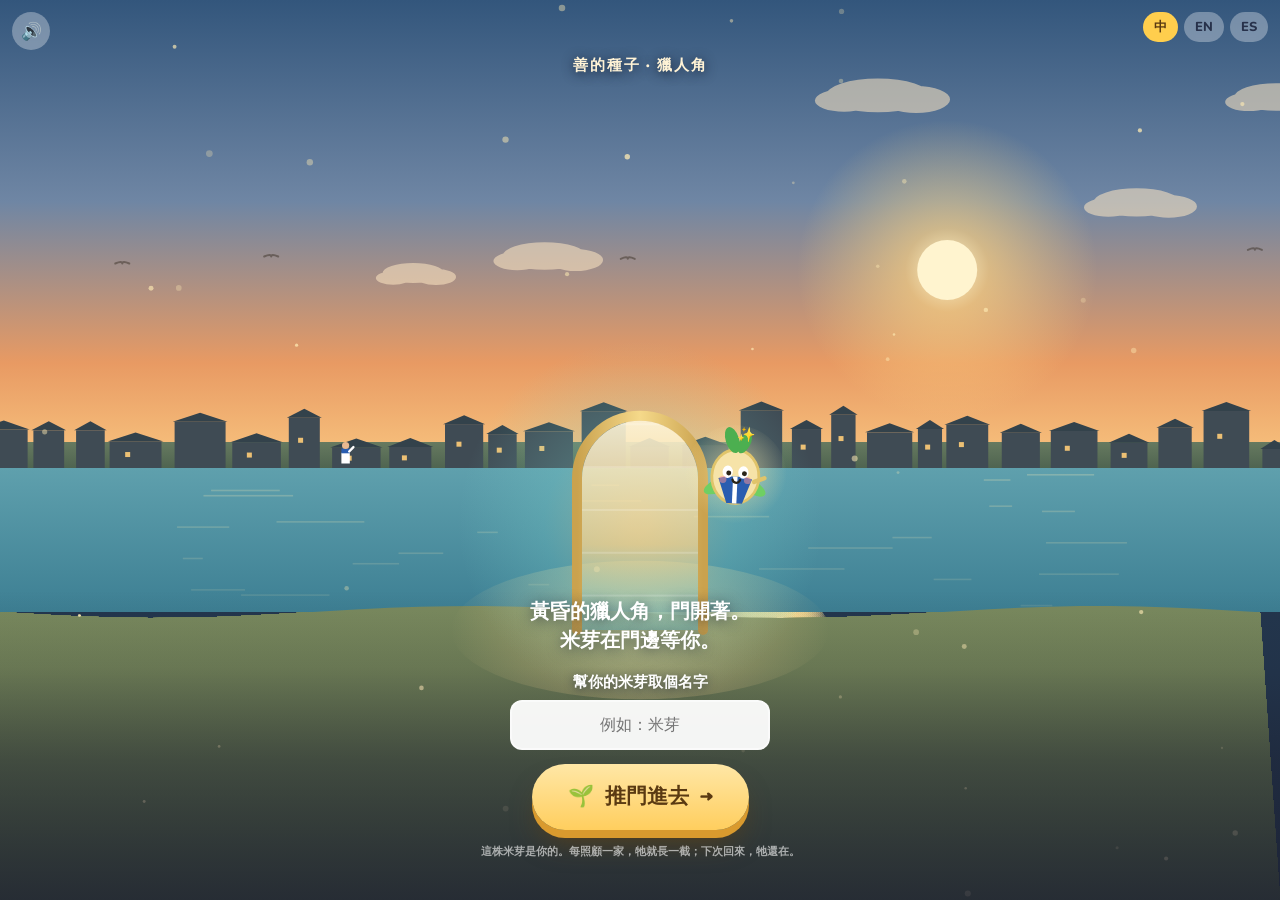
==== commit 6e8a1b28: "Switch GA to game-specific property; make Miya gender-neutral GA4 measurement ID G-BKBPRQQQ1Y -> G-5" ====
--- a/index.html
+++ b/index.html
@@ -4,8 +4,8 @@
 <meta charset="UTF-8" />
 <meta name="viewport" content="width=device-width, initial-scale=1.0, maximum-scale=1.0, user-scalable=no, viewport-fit=cover" />
 <!-- Google Analytics (GA4) -->
-<script async src="https://www.googletagmanager.com/gtag/js?id=G-BKBPRQQQ1Y"></script>
-<script>window.dataLayer=window.dataLayer||[];function gtag(){dataLayer.push(arguments);}gtag('js',new Date());gtag('config','G-BKBPRQQQ1Y');</script>
+<script async src="https://www.googletagmanager.com/gtag/js?id=G-555NV31SNC"></script>
+<script>window.dataLayer=window.dataLayer||[];function gtag(){dataLayer.push(arguments);}gtag('js',new Date());gtag('config','G-555NV31SNC');</script>
 <title>善的種子 · 獵人角 · Seeds of Kindness</title>
 <meta name="description" content="善的種子 — 獵人角邁向第二十年的陪伴。第一關：關懷之夜 / Care at Dusk." />
 <link rel="preconnect" href="https://fonts.googleapis.com" />
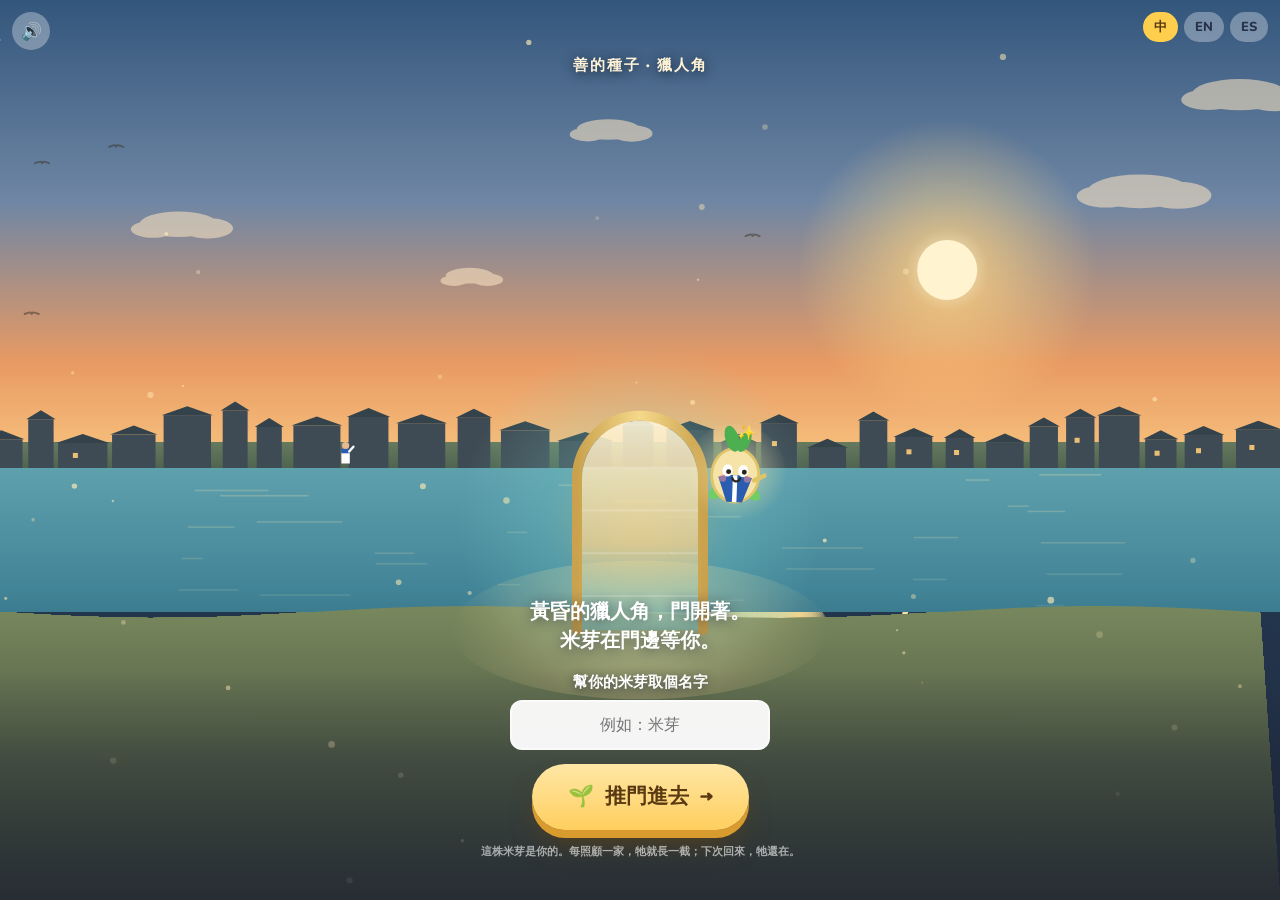
==== commit 10285fd3: "Add Stillness Gate between finishing a level and returning to the hub A breathing canvas interlude w" ====
--- a/index.html
+++ b/index.html
@@ -224,6 +224,12 @@
   </div>
 </section>
 
+<!-- ============ 靜心之門 Stillness Gate ============ -->
+<section id="stillness" class="screen hidden">
+  <canvas id="stillCanvas"></canvas>
+  <button id="stillSkip" class="still-skip">略過 ›</button>
+</section>
+
 <!-- 資料 → i18n → 音效 → 開場動畫 → 引擎 -->
 <script src="data/level1.js"></script>
 <script src="data/config.js"></script>
--- a/src/css/style.css
+++ b/src/css/style.css
@@ -20,6 +20,14 @@
   background:#10131f;color:var(--ink);overflow:hidden;}
 button{font-family:inherit;cursor:pointer;border:none;}
 .hidden{display:none !important;}
+
+/* ---------- 靜心之門 Stillness Gate ---------- */
+#stillness{position:fixed;inset:0;z-index:50;background:#0e1626;overflow:hidden;}
+#stillCanvas{display:block;width:100%;height:100%;}
+.still-skip{position:fixed;top:14px;right:14px;z-index:52;font-family:'Baloo 2',Nunito,sans-serif;
+  font-weight:800;font-size:14px;color:#5a3a12;background:rgba(255,236,170,.92);border:none;
+  border-radius:999px;padding:8px 16px;cursor:pointer;box-shadow:0 3px 10px rgba(20,30,50,.3);}
+.still-skip:active{transform:scale(.95);}
 
 /* ---------- 通用全螢幕場景 ---------- */
 .screen{position:fixed;inset:0;display:flex;align-items:center;justify-content:center;
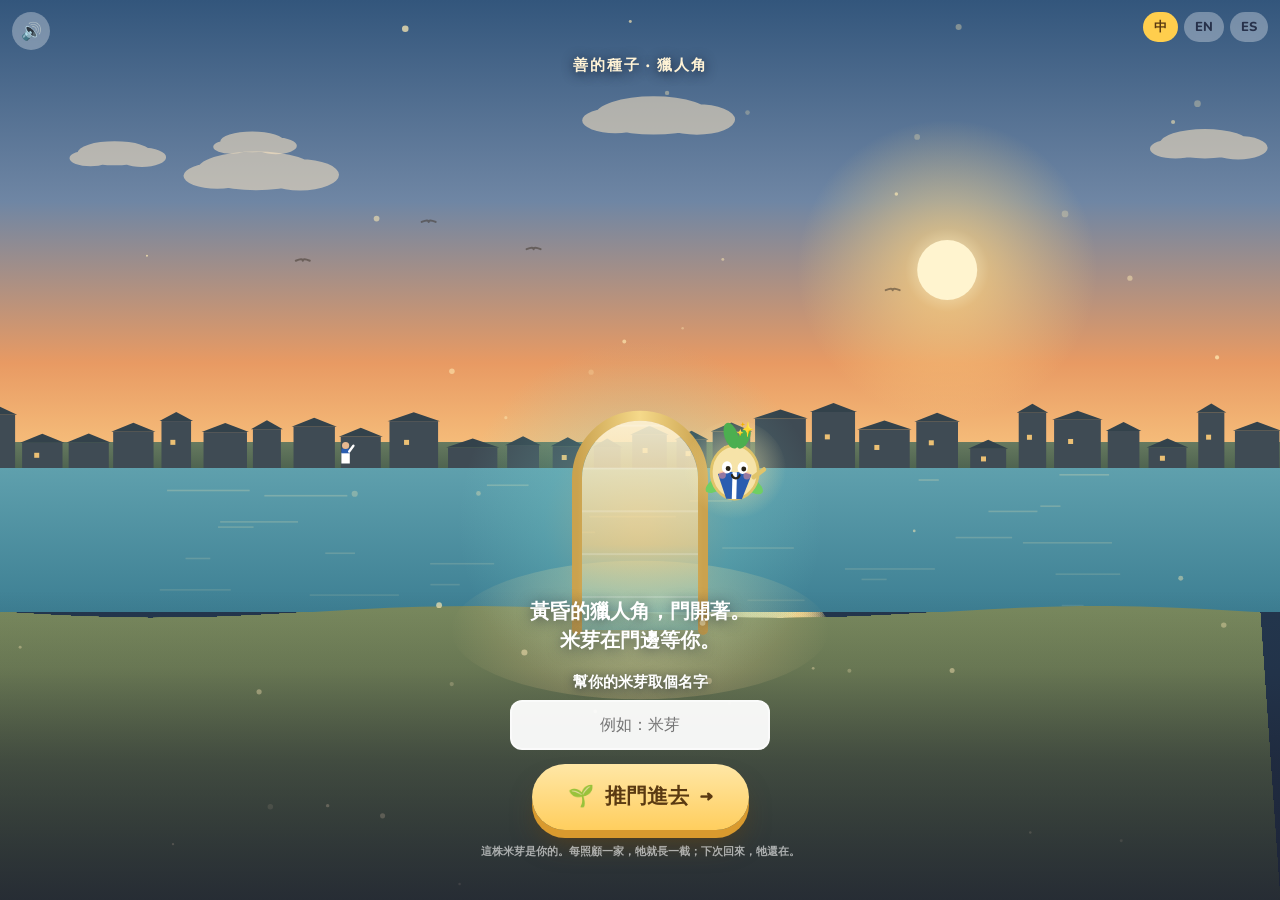
==== commit a39ca018: "feat(level4): add "The Last Two" moral-dilemma level (data-driven, trilingual) Tasks 1–5 for the pla" ====
--- a/index.html
+++ b/index.html
@@ -198,6 +198,34 @@
         <button class="btn" id="l3again"></button>
         <button class="btn blue" id="l3hub"></button>
         <a class="btn fbBtn" id="l3fb"></a>
+      </div>
+    </div>
+  </div>
+</div>
+
+<!-- ============ 關4 · 道德兩難「最後兩份」 ============ -->
+<div id="level4">
+  <div id="l4scene">
+    <div id="l4bg"></div>        <!-- 互助站室內背景（載到才覆蓋漸層 fallback） -->
+    <div id="l4soft"></div>      <!-- 柔光底＋暗角，主體清楚 -->
+    <div id="l4cast"></div>      <!-- 角色立繪（JS 注入：媽媽 / 長者 / 食物包 / 鄰居） -->
+  </div>
+  <div id="l4top">
+    <div id="l4title"></div>
+    <button id="l4leave"></button>
+  </div>
+  <div id="l4stage">
+    <div id="l4card" class="l4card"></div>  <!-- 流程逐步注入：場景→兩選項＋第三條路→後果→反思 -->
+  </div>
+  <div id="l4end" class="hidden">
+    <div class="card">
+      <h1 id="l4endTitle"></h1>
+      <div id="l4plant" class="endplant"></div>
+      <p id="l4endLine" class="endwarm"></p>
+      <div class="row">
+        <button class="btn" id="l4again"></button>
+        <button class="btn blue" id="l4hub"></button>
+        <a class="btn fbBtn" id="l4fb"></a>
       </div>
     </div>
   </div>
--- a/src/css/style.css
+++ b/src/css/style.css
@@ -28,6 +28,9 @@
   font-weight:800;font-size:14px;color:#5a3a12;background:rgba(255,236,170,.92);border:none;
   border-radius:999px;padding:8px 16px;cursor:pointer;box-shadow:0 3px 10px rgba(20,30,50,.3);}
 .still-skip:active{transform:scale(.95);}
+/* 冥想片刻：隱藏語言切換與靜音（被 canvas 蓋住又點不到，右上只留略過） */
+body.screen-stillness .lang,
+body.screen-stillness #mute{display:none !important;}
 
 /* ---------- 通用全螢幕場景 ---------- */
 .screen{position:fixed;inset:0;display:flex;align-items:center;justify-content:center;
@@ -248,8 +251,8 @@
 .flash.show{opacity:1;transform:translate(-50%,0);}
 
 /* 關卡時：金圈米芽/竹筒移到側邊中段，不擋底部面板/回收桶 */
-body.screen-level #sproutRing,body.screen-level2 #sproutRing,body.screen-level3 #sproutRing{bottom:auto;top:40%;right:8px;width:70px;}
-body.screen-level #bamboo,body.screen-level2 #bamboo,body.screen-level3 #bamboo{bottom:auto;top:38%;left:10px;}
+body.screen-level #sproutRing,body.screen-level2 #sproutRing,body.screen-level3 #sproutRing,body.screen-level4 #sproutRing{bottom:auto;top:40%;right:8px;width:70px;}
+body.screen-level #bamboo,body.screen-level2 #bamboo,body.screen-level3 #bamboo,body.screen-level4 #bamboo{bottom:auto;top:38%;left:10px;}
 body.screen-level #milestones{display:none;}
 
 /* ---------- 小芽盆栽圖示 ---------- */
@@ -489,8 +492,8 @@
   #sproutRing{bottom:calc(56px + env(safe-area-inset-bottom));width:76px;}
   #hudTime,#hudCoins{font-size:12px;}
   /* 關卡：金圈/竹筒貼邊中段，底部讓給面板 */
-  body.screen-level #sproutRing,body.screen-level2 #sproutRing,body.screen-level3 #sproutRing{top:34%;width:64px;}
-  body.screen-level #bamboo,body.screen-level2 #bamboo,body.screen-level3 #bamboo{top:32%;}
+  body.screen-level #sproutRing,body.screen-level2 #sproutRing,body.screen-level3 #sproutRing,body.screen-level4 #sproutRing{top:34%;width:64px;}
+  body.screen-level #bamboo,body.screen-level2 #bamboo,body.screen-level3 #bamboo,body.screen-level4 #bamboo{top:32%;}
 }
 /* 很窄或很矮：再縮一點，避免互相重疊 */
 @media (max-width:380px){
@@ -758,6 +761,62 @@
 }
 
 /* ===================================================================
+   關4 · 道德兩難「最後兩份」（場景→兩選項＋第三條路→後果→反思）
+   無計分／無好壞色／兩選項等價；反思只呈現不收答案。
+   =================================================================== */
+#level4{position:fixed;inset:0;z-index:10;display:none;overflow:hidden;background:#2c2433;}
+#l4scene{position:absolute;inset:0;z-index:0;overflow:hidden;}
+#l4bg{position:absolute;inset:0;z-index:0;background-size:cover;background-position:center;background-repeat:no-repeat;
+  background-image:linear-gradient(180deg,#5b4a63 0%,#7a6a72 52%,#caa98e 100%);filter:brightness(.96) saturate(.98);transition:filter 1.2s ease;}
+#l4soft{position:absolute;inset:0;z-index:1;pointer-events:none;
+  background:radial-gradient(70% 60% at 50% 42%, rgba(255,248,236,.16), rgba(255,248,236,0) 72%);
+  box-shadow:inset 0 0 170px 60px rgba(28,18,34,.42);}
+/* 角色立繪：底部一排，去背圖；載不到就不顯示（純氛圍，無互動） */
+#l4cast{position:absolute;left:0;right:0;bottom:0;height:62%;z-index:2;pointer-events:none;}
+.l4fig{position:absolute;bottom:0;background-size:contain;background-position:center bottom;background-repeat:no-repeat;
+  filter:drop-shadow(0 6px 10px rgba(0,0,0,.34));opacity:0;transform:translateY(10px);
+  transition:opacity .9s ease,transform .9s ease;}
+.l4fig.show{opacity:1;transform:translateY(0);}
+.l4fig.mother{left:6%;width:clamp(150px,34vw,300px);height:84%;}
+.l4fig.packages{left:50%;transform:translateX(-50%) translateY(10px);width:clamp(96px,22vw,180px);height:34%;z-index:3;}
+.l4fig.packages.show{transform:translateX(-50%) translateY(0);}
+.l4fig.elder{right:6%;left:auto;width:clamp(140px,32vw,280px);height:80%;}
+.l4fig.neighbor{right:24%;left:auto;width:clamp(120px,26vw,220px);height:70%;opacity:0;}
+/* 頂列 / 標題 / 離開 */
+#l4top{position:absolute;top:0;left:0;right:0;z-index:30;display:flex;justify-content:center;align-items:center;padding:10px 12px;pointer-events:none;}
+#l4title{pointer-events:auto;background:rgba(36,22,44,.58);color:#fff;font-weight:800;font-size:14px;padding:7px 14px;border-radius:999px;-webkit-backdrop-filter:blur(6px);backdrop-filter:blur(6px);}
+#l4leave{position:fixed;left:calc(12px + env(safe-area-inset-left));top:calc(54px + env(safe-area-inset-top));z-index:95;pointer-events:auto;background:rgba(255,255,255,.2);color:#fff;border-radius:999px;padding:7px 13px;font-weight:800;font-size:13px;-webkit-backdrop-filter:blur(6px);backdrop-filter:blur(6px);}
+/* 流程舞台：一張可捲動的敘事卡片，置中偏下，不擋角色臉 */
+#l4stage{position:absolute;left:0;right:0;bottom:0;top:0;z-index:20;display:flex;align-items:flex-end;justify-content:center;
+  padding:64px 12px calc(16px + env(safe-area-inset-bottom));pointer-events:none;}
+.l4card{pointer-events:auto;width:min(94vw,620px);max-height:78vh;overflow-y:auto;
+  background:rgba(28,18,34,.82);color:#fff;border-radius:18px;padding:16px 16px 14px;
+  box-shadow:0 14px 40px rgba(0,0,0,.45);border:1px solid rgba(255,255,255,.12);
+  -webkit-backdrop-filter:blur(8px);backdrop-filter:blur(8px);}
+.l4card.fade{animation:l4fade .5s ease;}
+@keyframes l4fade{0%{opacity:0;transform:translateY(10px);}100%{opacity:1;transform:translateY(0);}}
+.l4text{font-size:clamp(13px,3.4vw,15px);line-height:1.62;color:#f3eef7;white-space:pre-line;}
+.l4lead{font-size:12px;font-weight:800;letter-spacing:.04em;color:#ffd98a;margin-bottom:8px;text-transform:none;}
+.l4btns{display:flex;flex-direction:column;gap:10px;margin-top:14px;}
+/* 兩選項＋第三條路：等價樣式，無好壞色、無排名、無分數 */
+.l4btn{width:100%;text-align:left;background:rgba(255,255,255,.10);color:#fff;border:1px solid rgba(255,255,255,.22);
+  border-radius:14px;padding:13px 15px;font-weight:700;font-size:clamp(13px,3.3vw,15px);line-height:1.45;
+  transition:background .18s,transform .12s;cursor:pointer;}
+.l4btn:hover{background:rgba(255,255,255,.17);}
+.l4btn:active{transform:scale(.99);}
+.l4btn.third{background:rgba(255,236,180,.12);border-color:rgba(255,224,150,.4);color:#ffe9bd;font-style:italic;}
+.l4cont{margin-top:14px;display:flex;justify-content:flex-end;}
+.l4cont .btn{background:linear-gradient(180deg,var(--gold),var(--gold-deep));color:#4a3007;border-radius:999px;padding:10px 20px;font-weight:800;font-size:14px;}
+.l4reflect{margin-top:6px;padding:14px;border-radius:14px;background:rgba(255,255,255,.06);border:1px solid rgba(255,255,255,.14);}
+.l4reflect .l4text{color:#fdf6ff;font-weight:700;}
+.l4note{margin-top:8px;font-size:12px;color:#cdbcd6;line-height:1.5;}
+/* 結算（沿用其他關的暗底卡片） */
+#l4end{position:absolute;inset:0;z-index:40;display:flex;align-items:center;justify-content:center;
+  background:linear-gradient(180deg,rgba(40,20,44,.46),rgba(18,10,26,.66));}
+#l4end .card{background:var(--panel-dark);color:#fff;max-height:92vh;overflow-y:auto;}
+#l4end .card h1{color:#fff;}
+
+/* ===================================================================
    各關「怎麼玩＋獎勵」小字 + hub「？」說明面板
    =================================================================== */
 .howline{display:inline-block;margin-top:5px;font-size:11.5px;font-weight:700;color:#ffe2a6;line-height:1.45;}
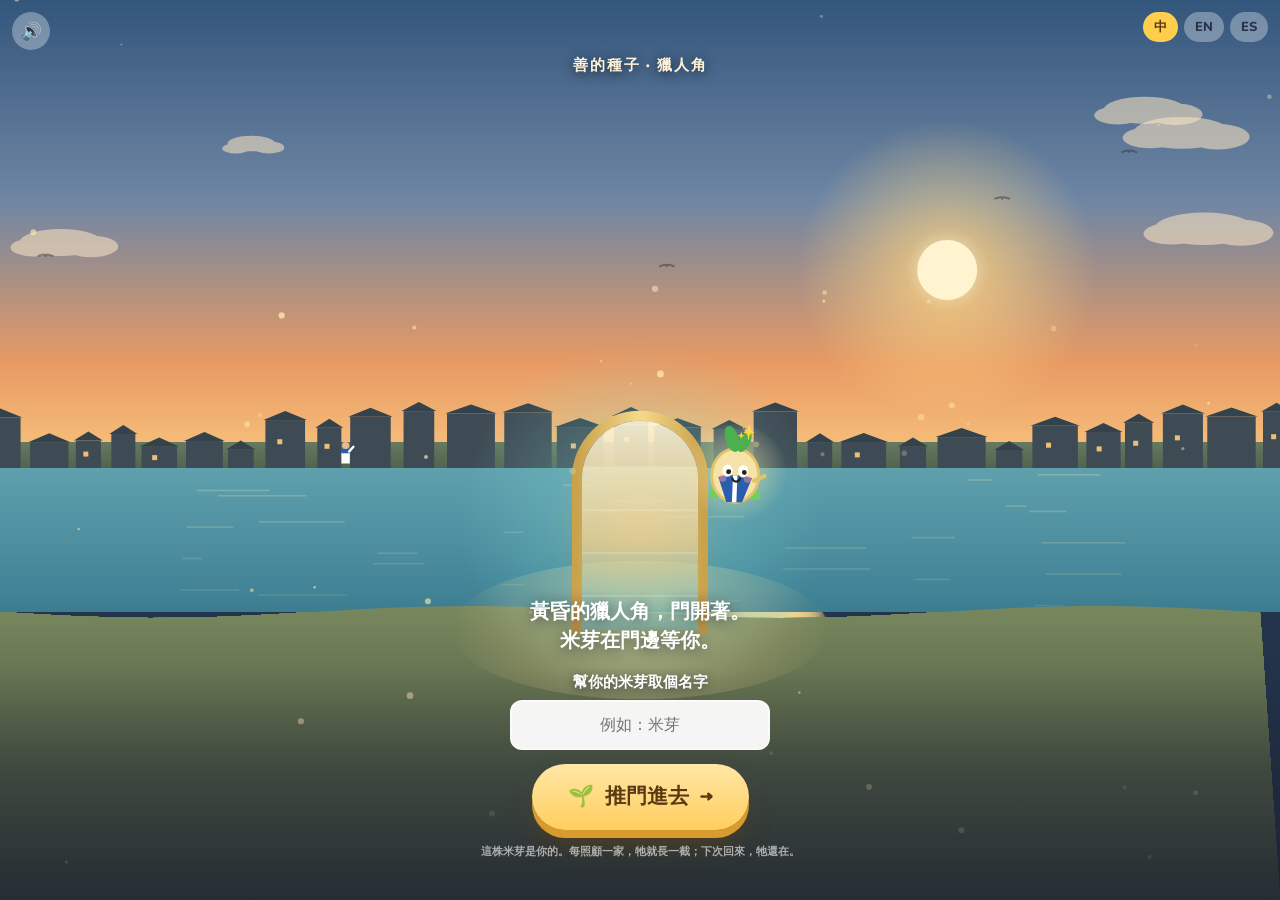
==== commit ba70eb30: "feat(level4): rework "The Last Two" into resourceful_helper (Phase A) Replace the moral_dilemma A/B " ====
--- a/index.html
+++ b/index.html
@@ -203,25 +203,43 @@
   </div>
 </div>
 
-<!-- ============ 關4 · 道德兩難「最後兩份」 ============ -->
+<!-- ============ 關4 · 互助站「最後兩份」（resourceful_helper：問→湊→斡旋） ============ -->
 <div id="level4">
   <div id="l4scene">
     <div id="l4bg"></div>        <!-- 互助站室內背景（載到才覆蓋漸層 fallback） -->
     <div id="l4soft"></div>      <!-- 柔光底＋暗角，主體清楚 -->
-    <div id="l4cast"></div>      <!-- 角色立繪（JS 注入：媽媽 / 長者 / 食物包 / 鄰居） -->
   </div>
   <div id="l4top">
     <div id="l4title"></div>
     <button id="l4leave"></button>
   </div>
-  <div id="l4stage">
-    <div id="l4card" class="l4card"></div>  <!-- 流程逐步注入：場景→兩選項＋第三條路→後果→反思 -->
+  <!-- 上方：今天還剩的物資（fresh 會見底） -->
+  <div id="l4pantryWrap">
+    <div id="l4pantryHead"><span id="l4pantryLabel"></span><span id="l4freshTag"></span></div>
+    <div id="l4pantry"></div>
+  </div>
+  <!-- 中段：當前客人（圖＋對白＋多問一句） -->
+  <div id="l4guest">
+    <div id="l4guestArt"></div>
+    <div id="l4guestPanel">
+      <div id="l4guestName"></div>
+      <div id="l4dialogue"></div>
+      <button id="l4askMore" class="l4mini hidden"></button>
+    </div>
+  </div>
+  <!-- 下方：關懷包（湊）＋行動鈕 -->
+  <div id="l4bagWrap">
+    <div id="l4bagHead"></div>
+    <div id="l4bag"></div>
+    <div id="l4actions"></div>   <!-- 給他 / 聊聊分一份 / 留一份 等，JS 注入 -->
   </div>
   <div id="l4end" class="hidden">
     <div class="card">
       <h1 id="l4endTitle"></h1>
       <div id="l4plant" class="endplant"></div>
       <p id="l4endLine" class="endwarm"></p>
+      <p id="l4endQ" class="endwarm"></p>
+      <p id="l4endHook" class="l4hook"></p>
       <div class="row">
         <button class="btn" id="l4again"></button>
         <button class="btn blue" id="l4hub"></button>
--- a/src/css/style.css
+++ b/src/css/style.css
@@ -761,60 +761,86 @@
 }
 
 /* ===================================================================
-   關4 · 道德兩難「最後兩份」（場景→兩選項＋第三條路→後果→反思）
-   無計分／無好壞色／兩選項等價；反思只呈現不收答案。
+   關4 · 互助站「最後兩份」（resourceful_helper：問→湊→稀缺斡旋）
+   無計分／無好壞／回饋一致；稀缺看得見；婉拒不懲罰。
    =================================================================== */
 #level4{position:fixed;inset:0;z-index:10;display:none;overflow:hidden;background:#2c2433;}
 #l4scene{position:absolute;inset:0;z-index:0;overflow:hidden;}
 #l4bg{position:absolute;inset:0;z-index:0;background-size:cover;background-position:center;background-repeat:no-repeat;
   background-image:linear-gradient(180deg,#5b4a63 0%,#7a6a72 52%,#caa98e 100%);filter:brightness(.96) saturate(.98);transition:filter 1.2s ease;}
 #l4soft{position:absolute;inset:0;z-index:1;pointer-events:none;
-  background:radial-gradient(70% 60% at 50% 42%, rgba(255,248,236,.16), rgba(255,248,236,0) 72%);
+  background:radial-gradient(70% 58% at 50% 40%, rgba(255,248,236,.16), rgba(255,248,236,0) 72%);
   box-shadow:inset 0 0 170px 60px rgba(28,18,34,.42);}
-/* 角色立繪：底部一排，去背圖；載不到就不顯示（純氛圍，無互動） */
-#l4cast{position:absolute;left:0;right:0;bottom:0;height:62%;z-index:2;pointer-events:none;}
-.l4fig{position:absolute;bottom:0;background-size:contain;background-position:center bottom;background-repeat:no-repeat;
-  filter:drop-shadow(0 6px 10px rgba(0,0,0,.34));opacity:0;transform:translateY(10px);
-  transition:opacity .9s ease,transform .9s ease;}
-.l4fig.show{opacity:1;transform:translateY(0);}
-.l4fig.mother{left:6%;width:clamp(150px,34vw,300px);height:84%;}
-.l4fig.packages{left:50%;transform:translateX(-50%) translateY(10px);width:clamp(96px,22vw,180px);height:34%;z-index:3;}
-.l4fig.packages.show{transform:translateX(-50%) translateY(0);}
-.l4fig.elder{right:6%;left:auto;width:clamp(140px,32vw,280px);height:80%;}
-.l4fig.neighbor{right:24%;left:auto;width:clamp(120px,26vw,220px);height:70%;opacity:0;}
+#level4.warm #l4bg{filter:brightness(1.08) saturate(1.12);}
 /* 頂列 / 標題 / 離開 */
 #l4top{position:absolute;top:0;left:0;right:0;z-index:30;display:flex;justify-content:center;align-items:center;padding:10px 12px;pointer-events:none;}
 #l4title{pointer-events:auto;background:rgba(36,22,44,.58);color:#fff;font-weight:800;font-size:14px;padding:7px 14px;border-radius:999px;-webkit-backdrop-filter:blur(6px);backdrop-filter:blur(6px);}
 #l4leave{position:fixed;left:calc(12px + env(safe-area-inset-left));top:calc(54px + env(safe-area-inset-top));z-index:95;pointer-events:auto;background:rgba(255,255,255,.2);color:#fff;border-radius:999px;padding:7px 13px;font-weight:800;font-size:13px;-webkit-backdrop-filter:blur(6px);backdrop-filter:blur(6px);}
-/* 流程舞台：一張可捲動的敘事卡片，置中偏下，不擋角色臉 */
-#l4stage{position:absolute;left:0;right:0;bottom:0;top:0;z-index:20;display:flex;align-items:flex-end;justify-content:center;
-  padding:64px 12px calc(16px + env(safe-area-inset-bottom));pointer-events:none;}
-.l4card{pointer-events:auto;width:min(94vw,620px);max-height:78vh;overflow-y:auto;
-  background:rgba(28,18,34,.82);color:#fff;border-radius:18px;padding:16px 16px 14px;
-  box-shadow:0 14px 40px rgba(0,0,0,.45);border:1px solid rgba(255,255,255,.12);
-  -webkit-backdrop-filter:blur(8px);backdrop-filter:blur(8px);}
-.l4card.fade{animation:l4fade .5s ease;}
-@keyframes l4fade{0%{opacity:0;transform:translateY(10px);}100%{opacity:1;transform:translateY(0);}}
-.l4text{font-size:clamp(13px,3.4vw,15px);line-height:1.62;color:#f3eef7;white-space:pre-line;}
-.l4lead{font-size:12px;font-weight:800;letter-spacing:.04em;color:#ffd98a;margin-bottom:8px;text-transform:none;}
-.l4btns{display:flex;flex-direction:column;gap:10px;margin-top:14px;}
-/* 兩選項＋第三條路：等價樣式，無好壞色、無排名、無分數 */
-.l4btn{width:100%;text-align:left;background:rgba(255,255,255,.10);color:#fff;border:1px solid rgba(255,255,255,.22);
-  border-radius:14px;padding:13px 15px;font-weight:700;font-size:clamp(13px,3.3vw,15px);line-height:1.45;
-  transition:background .18s,transform .12s;cursor:pointer;}
-.l4btn:hover{background:rgba(255,255,255,.17);}
-.l4btn:active{transform:scale(.99);}
-.l4btn.third{background:rgba(255,236,180,.12);border-color:rgba(255,224,150,.4);color:#ffe9bd;font-style:italic;}
-.l4cont{margin-top:14px;display:flex;justify-content:flex-end;}
-.l4cont .btn{background:linear-gradient(180deg,var(--gold),var(--gold-deep));color:#4a3007;border-radius:999px;padding:10px 20px;font-weight:800;font-size:14px;}
-.l4reflect{margin-top:6px;padding:14px;border-radius:14px;background:rgba(255,255,255,.06);border:1px solid rgba(255,255,255,.14);}
-.l4reflect .l4text{color:#fdf6ff;font-weight:700;}
-.l4note{margin-top:8px;font-size:12px;color:#cdbcd6;line-height:1.5;}
+/* 上方：今天還剩的物資（fresh 會見底） */
+#l4pantryWrap{position:absolute;left:8px;right:8px;top:calc(96px + env(safe-area-inset-top));z-index:22;}
+#l4pantryHead{display:flex;align-items:center;justify-content:space-between;gap:8px;margin:0 4px 6px;}
+#l4pantryLabel{color:#fff;font-weight:800;font-size:12.5px;text-shadow:0 1px 3px rgba(0,0,0,.4);}
+#l4freshTag{font-weight:800;font-size:12px;padding:3px 10px;border-radius:999px;background:rgba(120,180,110,.85);color:#10240c;white-space:nowrap;}
+#l4freshTag.low{background:rgba(240,190,90,.92);color:#3a2706;}
+#l4freshTag.out{background:rgba(210,120,120,.9);color:#fff;}
+#l4pantry{display:flex;gap:8px;overflow-x:auto;padding:4px 2px 6px;-webkit-overflow-scrolling:touch;}
+.l4item{flex:0 0 auto;min-width:64px;background:rgba(255,255,255,.92);border-radius:14px;padding:8px 10px;
+  display:flex;flex-direction:column;align-items:center;gap:2px;cursor:pointer;border:2px solid transparent;
+  box-shadow:0 4px 10px rgba(0,0,0,.26);transition:transform .12s,box-shadow .18s;}
+.l4item:active{transform:scale(.96);}
+.l4item .l4ico{font-size:1.5rem;line-height:1;}
+.l4item .l4nm{font-size:10.5px;font-weight:800;color:#43373f;text-align:center;line-height:1.15;white-space:nowrap;}
+.l4item.fresh{border-color:#bfe3a8;}
+.l4item.gone{opacity:.34;pointer-events:none;filter:grayscale(.7);}
+.l4item .l4cnt{font-size:10px;font-weight:800;color:#2f6b1f;}
+/* 中段：當前客人（圖＋對白＋多問一句） */
+#l4guest{position:absolute;left:10px;right:10px;top:198px;bottom:190px;z-index:18;
+  display:flex;align-items:center;gap:14px;}
+#l4guestArt{flex:0 0 auto;width:clamp(110px,30vw,210px);align-self:flex-end;height:96%;
+  background-size:contain;background-position:center bottom;background-repeat:no-repeat;
+  filter:drop-shadow(0 6px 12px rgba(0,0,0,.36));opacity:0;transform:translateY(12px);transition:opacity .7s ease,transform .7s ease;}
+#l4guestArt.show{opacity:1;transform:translateY(0);}
+#l4guestPanel{flex:1 1 auto;max-width:min(72vw,520px);background:rgba(28,18,34,.8);color:#fff;border-radius:16px;
+  padding:13px 15px;box-shadow:0 12px 30px rgba(0,0,0,.4);border:1px solid rgba(255,255,255,.12);
+  -webkit-backdrop-filter:blur(8px);backdrop-filter:blur(8px);max-height:100%;overflow-y:auto;}
+#l4guestName{font-size:12px;font-weight:800;color:#ffd98a;margin-bottom:4px;}
+#l4dialogue{font-size:clamp(13px,3.3vw,15px);line-height:1.55;color:#f3eef7;white-space:pre-line;}
+#l4dialogue .deep{display:block;margin-top:7px;color:#ffe9bd;}
+#l4dialogue .sys{display:block;margin-top:8px;color:#bfe3a8;font-weight:700;}
+.l4mini{margin-top:10px;background:rgba(255,236,180,.14);color:#ffe9bd;border:1px solid rgba(255,224,150,.4);
+  border-radius:999px;padding:7px 14px;font-weight:800;font-size:12.5px;cursor:pointer;}
+.l4mini:active{transform:scale(.97);}
+/* 下方：關懷包（湊）＋行動鈕 */
+#l4bagWrap{position:absolute;left:0;right:0;bottom:0;z-index:24;
+  padding:10px 12px calc(12px + env(safe-area-inset-bottom));
+  background:linear-gradient(180deg,rgba(24,15,30,0),rgba(24,15,30,.5) 30%,rgba(24,15,30,.72));}
+#l4bagHead{color:#fff;font-weight:800;font-size:12px;margin:0 2px 6px;text-shadow:0 1px 3px rgba(0,0,0,.4);}
+#l4bag{display:flex;flex-wrap:wrap;gap:7px;min-height:42px;align-content:flex-start;
+  background:rgba(255,255,255,.07);border:1px dashed rgba(255,255,255,.22);border-radius:14px;padding:8px;}
+.l4pin{display:flex;align-items:center;gap:5px;background:#fff;border-radius:999px;padding:5px 8px 5px 10px;
+  font-size:12px;font-weight:800;color:#43373f;box-shadow:0 3px 8px rgba(0,0,0,.26);}
+.l4pin .x{cursor:pointer;color:#b06a6a;font-weight:900;padding:0 2px;}
+.l4bagEmpty{color:#d7cadf;font-size:12px;font-weight:600;padding:4px 2px;}
+#l4actions{display:flex;flex-wrap:wrap;gap:10px;margin-top:10px;justify-content:flex-end;}
+.l4act{background:rgba(255,255,255,.12);color:#fff;border:1px solid rgba(255,255,255,.24);border-radius:999px;
+  padding:11px 18px;font-weight:800;font-size:14px;cursor:pointer;transition:background .18s,transform .12s;}
+.l4act:active{transform:scale(.98);}
+.l4act[disabled]{opacity:.4;pointer-events:none;}
+.l4act.give{background:linear-gradient(180deg,var(--gold),var(--gold-deep));color:#4a3007;border-color:transparent;}
+.l4act.broker{background:rgba(255,236,180,.18);color:#ffe9bd;border-color:rgba(255,224,150,.5);}
 /* 結算（沿用其他關的暗底卡片） */
 #l4end{position:absolute;inset:0;z-index:40;display:flex;align-items:center;justify-content:center;
   background:linear-gradient(180deg,rgba(40,20,44,.46),rgba(18,10,26,.66));}
 #l4end .card{background:var(--panel-dark);color:#fff;max-height:92vh;overflow-y:auto;}
 #l4end .card h1{color:#fff;}
+#l4endQ{color:#fdf6ff;font-weight:700;margin-top:10px;}
+.l4hook{margin-top:10px;font-size:12.5px;color:#cdbcd6;font-style:italic;line-height:1.5;}
+/* 直式窄畫面：客人改上下排，留更多對白空間 */
+@media (max-aspect-ratio:3/4){
+  #l4guest{flex-direction:column;align-items:stretch;top:190px;bottom:198px;gap:8px;}
+  #l4guestArt{align-self:center;width:clamp(96px,26vw,150px);height:42%;}
+  #l4guestPanel{max-width:100%;}
+}
 
 /* ===================================================================
    各關「怎麼玩＋獎勵」小字 + hub「？」說明面板
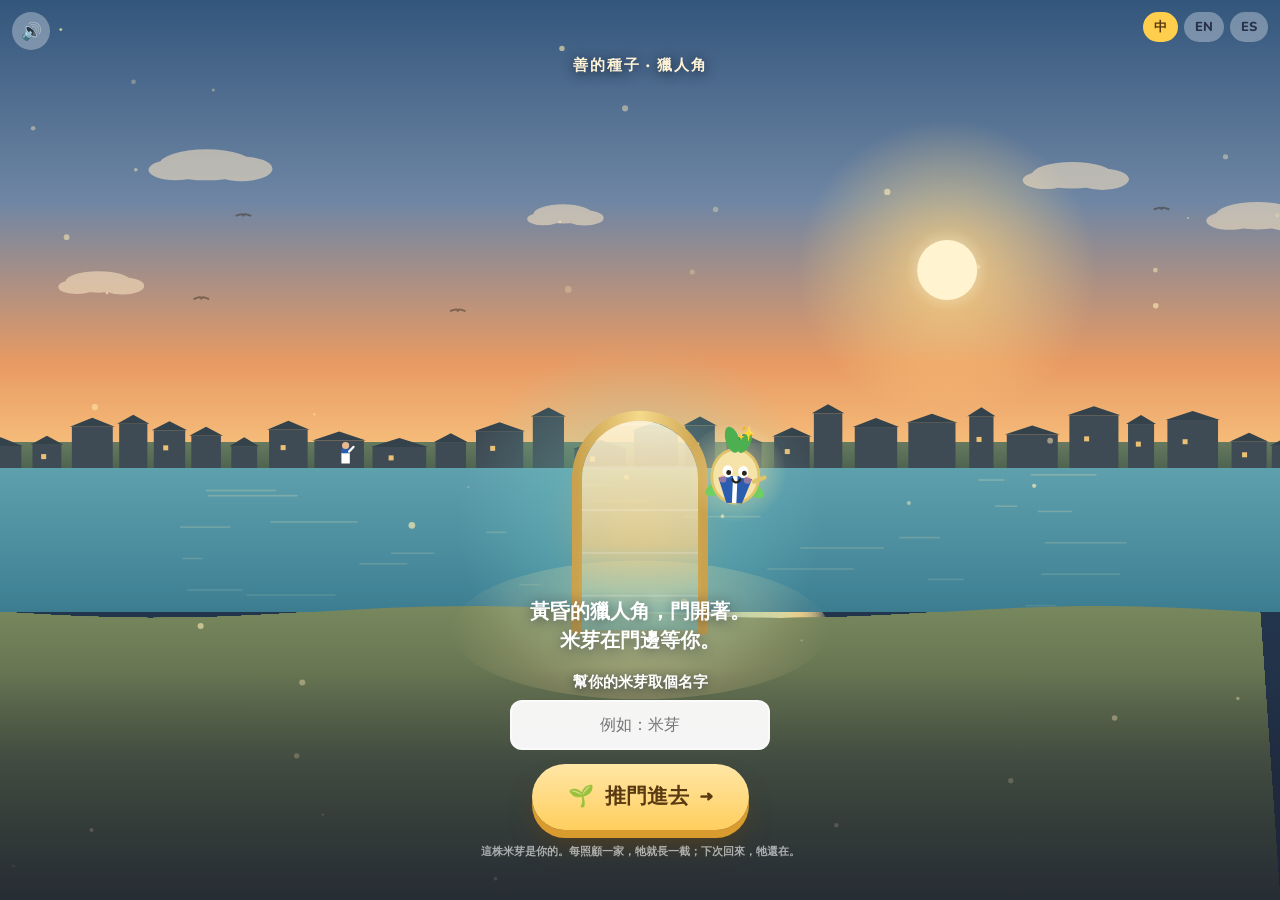
==== commit d8792c76: "feat(level4): give-time scarcity interceptor + Phase B (3 guests, random) A. Send button (i18n l4Giv" ====
--- a/index.html
+++ b/index.html
@@ -231,7 +231,14 @@
   <div id="l4bagWrap">
     <div id="l4bagHead"></div>
     <div id="l4bag"></div>
-    <div id="l4actions"></div>   <!-- 給他 / 聊聊分一份 / 留一份 等，JS 注入 -->
+    <div id="l4actions"></div>   <!-- 送出關懷包，JS 注入 -->
+  </div>
+  <!-- 稀缺時刻：送出含新鮮、會讓晚到者拿不到新鮮時，必經此關（跳不過） -->
+  <div id="l4scarcity" class="hidden">
+    <div class="l4sc-card">
+      <div id="l4scLine" class="l4sc-line"></div>
+      <button id="l4scBroker" class="l4act broker"></button>
+    </div>
   </div>
   <div id="l4end" class="hidden">
     <div class="card">
--- a/src/css/style.css
+++ b/src/css/style.css
@@ -835,6 +835,13 @@
 #l4end .card h1{color:#fff;}
 #l4endQ{color:#fdf6ff;font-weight:700;margin-top:10px;}
 .l4hook{margin-top:10px;font-size:12.5px;color:#cdbcd6;font-style:italic;line-height:1.5;}
+/* 稀缺時刻：必經的小覆蓋層（跳不過；唯一出路是第三條路＝跟媽媽聊聊） */
+#l4scarcity{position:absolute;inset:0;z-index:38;display:flex;align-items:center;justify-content:center;padding:20px;
+  background:linear-gradient(180deg,rgba(30,16,34,.5),rgba(16,9,22,.72));-webkit-backdrop-filter:blur(2px);backdrop-filter:blur(2px);}
+.l4sc-card{max-width:min(92vw,460px);background:rgba(30,20,38,.96);color:#fff;border-radius:18px;padding:20px 18px 16px;
+  text-align:center;box-shadow:0 16px 44px rgba(0,0,0,.5);border:1px solid rgba(255,224,150,.28);}
+.l4sc-line{font-size:clamp(14px,3.6vw,16px);font-weight:700;line-height:1.6;color:#fdf2dd;margin-bottom:16px;}
+.l4sc-card .l4act.broker{width:100%;}
 /* 直式窄畫面：客人改上下排，留更多對白空間 */
 @media (max-aspect-ratio:3/4){
   #l4guest{flex-direction:column;align-items:stretch;top:190px;bottom:198px;gap:8px;}
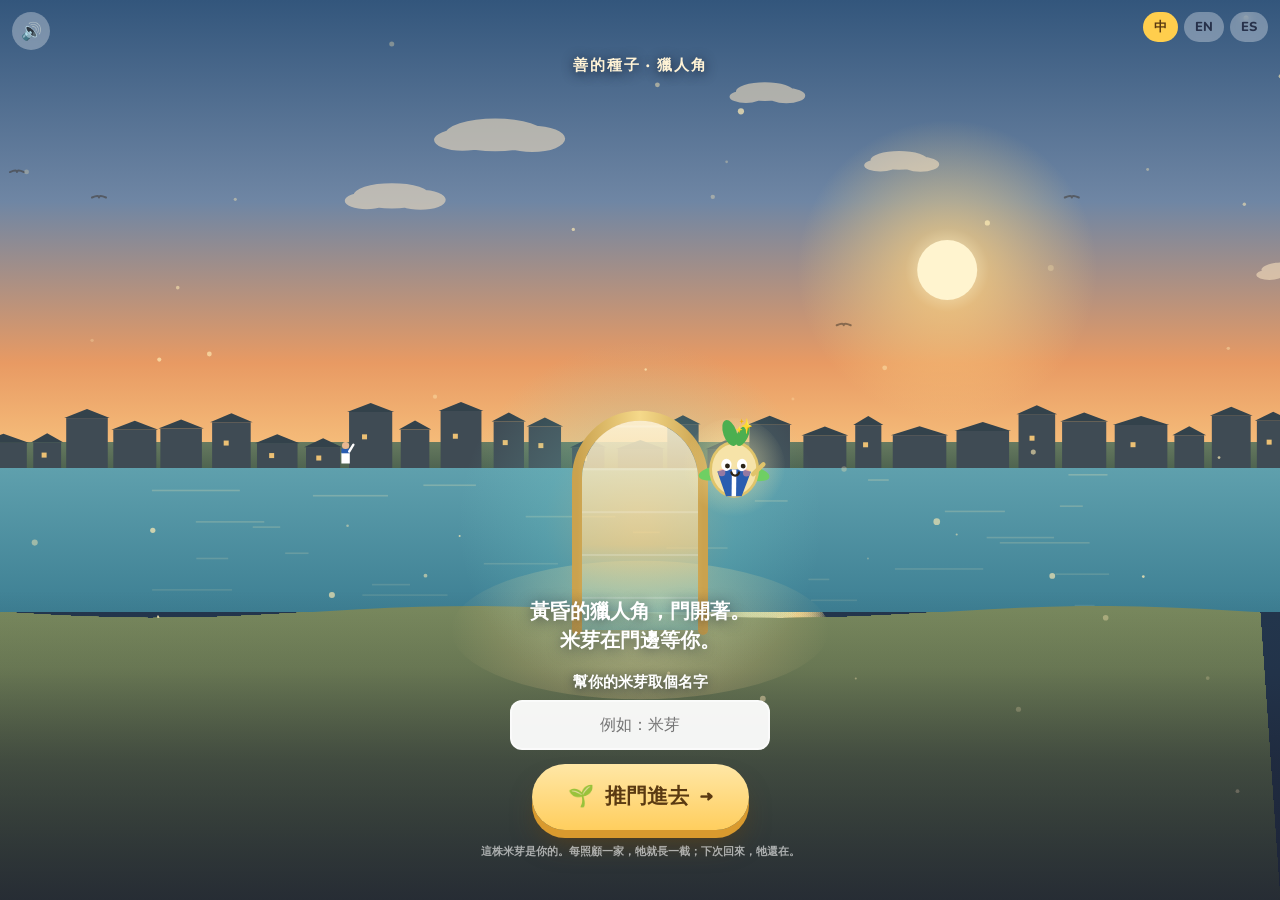
==== commit 7097784b: "feat(level4): per-item daily stock, preference+staple backstop, 3-option broker, birth→elder arc A. " ====
--- a/index.html
+++ b/index.html
@@ -213,31 +213,34 @@
     <div id="l4title"></div>
     <button id="l4leave"></button>
   </div>
-  <!-- 上方：今天還剩的物資（fresh 會見底） -->
-  <div id="l4pantryWrap">
-    <div id="l4pantryHead"><span id="l4pantryLabel"></span><span id="l4freshTag"></span></div>
-    <div id="l4pantry"></div>
-  </div>
-  <!-- 中段：當前客人（圖＋對白＋多問一句） -->
-  <div id="l4guest">
-    <div id="l4guestArt"></div>
-    <div id="l4guestPanel">
-      <div id="l4guestName"></div>
-      <div id="l4dialogue"></div>
-      <button id="l4askMore" class="l4mini hidden"></button>
-    </div>
-  </div>
-  <!-- 下方：關懷包（湊）＋行動鈕 -->
-  <div id="l4bagWrap">
-    <div id="l4bagHead"></div>
-    <div id="l4bag"></div>
-    <div id="l4actions"></div>   <!-- 送出關懷包，JS 注入 -->
-  </div>
-  <!-- 稀缺時刻：送出含新鮮、會讓晚到者拿不到新鮮時，必經此關（跳不過） -->
+  <!-- flex 直欄：物資（可換行）→ 客人 → 關懷包；不擋頂列/HUD，矮畫面也排得下 -->
+  <div id="l4main">
+    <!-- 上方：今天的物資（每樣自己一份；會變多 → 自動換行） -->
+    <div id="l4pantryWrap">
+      <div id="l4pantryHead"><span id="l4pantryLabel"></span></div>
+      <div id="l4pantry"></div>
+    </div>
+    <!-- 中段：當前客人（圖＋對白＋多問一句） -->
+    <div id="l4guest">
+      <div id="l4guestArt"></div>
+      <div id="l4guestPanel">
+        <div id="l4guestName"></div>
+        <div id="l4dialogue"></div>
+        <button id="l4askMore" class="l4mini hidden"></button>
+      </div>
+    </div>
+    <!-- 下方：關懷包（湊）＋送出 -->
+    <div id="l4bagWrap">
+      <div id="l4bagHead"></div>
+      <div id="l4bag"></div>
+      <div id="l4actions"></div>   <!-- 送出關懷包，JS 注入 -->
+    </div>
+  </div>
+  <!-- 稀缺時刻：送出含「最後一份新鮮、且別人也想要」時，必經此關（跳不過）。三個等價選項。 -->
   <div id="l4scarcity" class="hidden">
     <div class="l4sc-card">
       <div id="l4scLine" class="l4sc-line"></div>
-      <button id="l4scBroker" class="l4act broker"></button>
+      <div id="l4scOpts"></div>   <!-- 三個選項，JS 注入 -->
     </div>
   </div>
   <div id="l4end" class="hidden">
--- a/src/css/style.css
+++ b/src/css/style.css
@@ -776,33 +776,38 @@
 #l4top{position:absolute;top:0;left:0;right:0;z-index:30;display:flex;justify-content:center;align-items:center;padding:10px 12px;pointer-events:none;}
 #l4title{pointer-events:auto;background:rgba(36,22,44,.58);color:#fff;font-weight:800;font-size:14px;padding:7px 14px;border-radius:999px;-webkit-backdrop-filter:blur(6px);backdrop-filter:blur(6px);}
 #l4leave{position:fixed;left:calc(12px + env(safe-area-inset-left));top:calc(54px + env(safe-area-inset-top));z-index:95;pointer-events:auto;background:rgba(255,255,255,.2);color:#fff;border-radius:999px;padding:7px 13px;font-weight:800;font-size:13px;-webkit-backdrop-filter:blur(6px);backdrop-filter:blur(6px);}
-/* 上方：今天還剩的物資（fresh 會見底） */
-#l4pantryWrap{position:absolute;left:8px;right:8px;top:calc(96px + env(safe-area-inset-top));z-index:22;}
-#l4pantryHead{display:flex;align-items:center;justify-content:space-between;gap:8px;margin:0 4px 6px;}
+/* flex 直欄主容器：物資→客人→關懷包，矮畫面也排得下，且不擋頂列/HUD */
+#l4main{position:absolute;left:0;right:0;top:calc(90px + env(safe-area-inset-top));bottom:0;z-index:18;
+  display:flex;flex-direction:column;min-height:0;padding:0 8px calc(8px + env(safe-area-inset-bottom));}
+/* 上方：今天的物資（每樣自己一份；變多 → 自動換行成多排） */
+#l4pantryWrap{flex:0 0 auto;min-height:0;}
+#l4pantryHead{display:flex;align-items:center;gap:8px;margin:0 4px 4px;}
 #l4pantryLabel{color:#fff;font-weight:800;font-size:12.5px;text-shadow:0 1px 3px rgba(0,0,0,.4);}
-#l4freshTag{font-weight:800;font-size:12px;padding:3px 10px;border-radius:999px;background:rgba(120,180,110,.85);color:#10240c;white-space:nowrap;}
-#l4freshTag.low{background:rgba(240,190,90,.92);color:#3a2706;}
-#l4freshTag.out{background:rgba(210,120,120,.9);color:#fff;}
-#l4pantry{display:flex;gap:8px;overflow-x:auto;padding:4px 2px 6px;-webkit-overflow-scrolling:touch;}
-.l4item{flex:0 0 auto;min-width:64px;background:rgba(255,255,255,.92);border-radius:14px;padding:8px 10px;
-  display:flex;flex-direction:column;align-items:center;gap:2px;cursor:pointer;border:2px solid transparent;
-  box-shadow:0 4px 10px rgba(0,0,0,.26);transition:transform .12s,box-shadow .18s;}
-.l4item:active{transform:scale(.96);}
-.l4item .l4ico{font-size:1.5rem;line-height:1;}
-.l4item .l4nm{font-size:10.5px;font-weight:800;color:#43373f;text-align:center;line-height:1.15;white-space:nowrap;}
+#l4pantry{display:flex;flex-wrap:wrap;justify-content:center;gap:6px;align-content:flex-start;
+  max-height:30vh;overflow-y:auto;padding:2px;}
+.l4item{flex:0 0 auto;width:62px;background:rgba(255,255,255,.92);border-radius:13px;padding:6px 6px 5px;
+  display:flex;flex-direction:column;align-items:center;gap:1px;cursor:pointer;border:2px solid transparent;
+  box-shadow:0 4px 10px rgba(0,0,0,.26);transition:transform .12s,box-shadow .18s;position:relative;}
+.l4item:active{transform:scale(.95);}
+.l4item .l4ico{font-size:1.4rem;line-height:1;}
+.l4item .l4nm{font-size:9.5px;font-weight:800;color:#43373f;text-align:center;line-height:1.12;}
 .l4item.fresh{border-color:#bfe3a8;}
-.l4item.gone{opacity:.34;pointer-events:none;filter:grayscale(.7);}
-.l4item .l4cnt{font-size:10px;font-weight:800;color:#2f6b1f;}
+.l4item.baby{border-color:#f3c6d8;}
+.l4item.gone{opacity:.32;pointer-events:none;filter:grayscale(.75);}
+.l4item .l4cnt{position:absolute;top:-6px;right:-6px;min-width:18px;height:18px;border-radius:9px;
+  background:#3a2c44;color:#fff;font-size:10px;font-weight:800;display:flex;align-items:center;justify-content:center;padding:0 4px;
+  box-shadow:0 2px 5px rgba(0,0,0,.3);}
+.l4item.fresh .l4cnt{background:#2f6b1f;}
+.l4item.gone .l4cnt{background:#7a7280;}
 /* 中段：當前客人（圖＋對白＋多問一句） */
-#l4guest{position:absolute;left:10px;right:10px;top:198px;bottom:190px;z-index:18;
-  display:flex;align-items:center;gap:14px;}
-#l4guestArt{flex:0 0 auto;width:clamp(110px,30vw,210px);align-self:flex-end;height:96%;
+#l4guest{flex:1 1 auto;min-height:0;display:flex;align-items:center;gap:12px;padding:6px 2px;}
+#l4guestArt{flex:0 0 auto;width:clamp(96px,26vw,200px);align-self:flex-end;height:100%;max-height:42vh;
   background-size:contain;background-position:center bottom;background-repeat:no-repeat;
   filter:drop-shadow(0 6px 12px rgba(0,0,0,.36));opacity:0;transform:translateY(12px);transition:opacity .7s ease,transform .7s ease;}
 #l4guestArt.show{opacity:1;transform:translateY(0);}
-#l4guestPanel{flex:1 1 auto;max-width:min(72vw,520px);background:rgba(28,18,34,.8);color:#fff;border-radius:16px;
-  padding:13px 15px;box-shadow:0 12px 30px rgba(0,0,0,.4);border:1px solid rgba(255,255,255,.12);
-  -webkit-backdrop-filter:blur(8px);backdrop-filter:blur(8px);max-height:100%;overflow-y:auto;}
+#l4guestPanel{flex:1 1 auto;max-width:min(74vw,520px);max-height:100%;overflow-y:auto;background:rgba(28,18,34,.82);color:#fff;border-radius:16px;
+  padding:12px 14px;box-shadow:0 12px 30px rgba(0,0,0,.4);border:1px solid rgba(255,255,255,.12);
+  -webkit-backdrop-filter:blur(8px);backdrop-filter:blur(8px);}
 #l4guestName{font-size:12px;font-weight:800;color:#ffd98a;margin-bottom:4px;}
 #l4dialogue{font-size:clamp(13px,3.3vw,15px);line-height:1.55;color:#f3eef7;white-space:pre-line;}
 #l4dialogue .deep{display:block;margin-top:7px;color:#ffe9bd;}
@@ -810,18 +815,16 @@
 .l4mini{margin-top:10px;background:rgba(255,236,180,.14);color:#ffe9bd;border:1px solid rgba(255,224,150,.4);
   border-radius:999px;padding:7px 14px;font-weight:800;font-size:12.5px;cursor:pointer;}
 .l4mini:active{transform:scale(.97);}
-/* 下方：關懷包（湊）＋行動鈕 */
-#l4bagWrap{position:absolute;left:0;right:0;bottom:0;z-index:24;
-  padding:10px 12px calc(12px + env(safe-area-inset-bottom));
-  background:linear-gradient(180deg,rgba(24,15,30,0),rgba(24,15,30,.5) 30%,rgba(24,15,30,.72));}
-#l4bagHead{color:#fff;font-weight:800;font-size:12px;margin:0 2px 6px;text-shadow:0 1px 3px rgba(0,0,0,.4);}
-#l4bag{display:flex;flex-wrap:wrap;gap:7px;min-height:42px;align-content:flex-start;
-  background:rgba(255,255,255,.07);border:1px dashed rgba(255,255,255,.22);border-radius:14px;padding:8px;}
+/* 下方：關懷包（湊）＋送出 */
+#l4bagWrap{flex:0 0 auto;padding:8px 4px 2px;}
+#l4bagHead{color:#fff;font-weight:800;font-size:12px;margin:0 2px 5px;text-shadow:0 1px 3px rgba(0,0,0,.4);}
+#l4bag{display:flex;flex-wrap:wrap;gap:6px;min-height:40px;max-height:14vh;overflow-y:auto;align-content:flex-start;
+  background:rgba(255,255,255,.07);border:1px dashed rgba(255,255,255,.22);border-radius:14px;padding:7px;}
 .l4pin{display:flex;align-items:center;gap:5px;background:#fff;border-radius:999px;padding:5px 8px 5px 10px;
   font-size:12px;font-weight:800;color:#43373f;box-shadow:0 3px 8px rgba(0,0,0,.26);}
 .l4pin .x{cursor:pointer;color:#b06a6a;font-weight:900;padding:0 2px;}
 .l4bagEmpty{color:#d7cadf;font-size:12px;font-weight:600;padding:4px 2px;}
-#l4actions{display:flex;flex-wrap:wrap;gap:10px;margin-top:10px;justify-content:flex-end;}
+#l4actions{display:flex;flex-wrap:wrap;gap:10px;margin-top:9px;justify-content:flex-end;}
 .l4act{background:rgba(255,255,255,.12);color:#fff;border:1px solid rgba(255,255,255,.24);border-radius:999px;
   padding:11px 18px;font-weight:800;font-size:14px;cursor:pointer;transition:background .18s,transform .12s;}
 .l4act:active{transform:scale(.98);}
@@ -840,13 +843,17 @@
   background:linear-gradient(180deg,rgba(30,16,34,.5),rgba(16,9,22,.72));-webkit-backdrop-filter:blur(2px);backdrop-filter:blur(2px);}
 .l4sc-card{max-width:min(92vw,460px);background:rgba(30,20,38,.96);color:#fff;border-radius:18px;padding:20px 18px 16px;
   text-align:center;box-shadow:0 16px 44px rgba(0,0,0,.5);border:1px solid rgba(255,224,150,.28);}
-.l4sc-line{font-size:clamp(14px,3.6vw,16px);font-weight:700;line-height:1.6;color:#fdf2dd;margin-bottom:16px;}
-.l4sc-card .l4act.broker{width:100%;}
+.l4sc-line{font-size:clamp(14px,3.6vw,16px);font-weight:700;line-height:1.6;color:#fdf2dd;margin-bottom:14px;}
+/* 三個等價選項（無好壞色；全部都好、回饋一致） */
+#l4scOpts{display:flex;flex-direction:column;gap:9px;}
+#l4scOpts .l4act{width:100%;text-align:center;line-height:1.4;font-size:13.5px;padding:12px 14px;}
+.l4sc-result{margin-top:12px;font-size:13.5px;font-weight:700;color:#bfe3a8;line-height:1.5;}
 /* 直式窄畫面：客人改上下排，留更多對白空間 */
 @media (max-aspect-ratio:3/4){
-  #l4guest{flex-direction:column;align-items:stretch;top:190px;bottom:198px;gap:8px;}
-  #l4guestArt{align-self:center;width:clamp(96px,26vw,150px);height:42%;}
+  #l4guest{flex-direction:column;align-items:stretch;gap:8px;}
+  #l4guestArt{align-self:center;width:clamp(86px,24vw,140px);height:34vh;max-height:34vh;}
   #l4guestPanel{max-width:100%;}
+  #l4pantry{max-height:26vh;}
 }
 
 /* ===================================================================
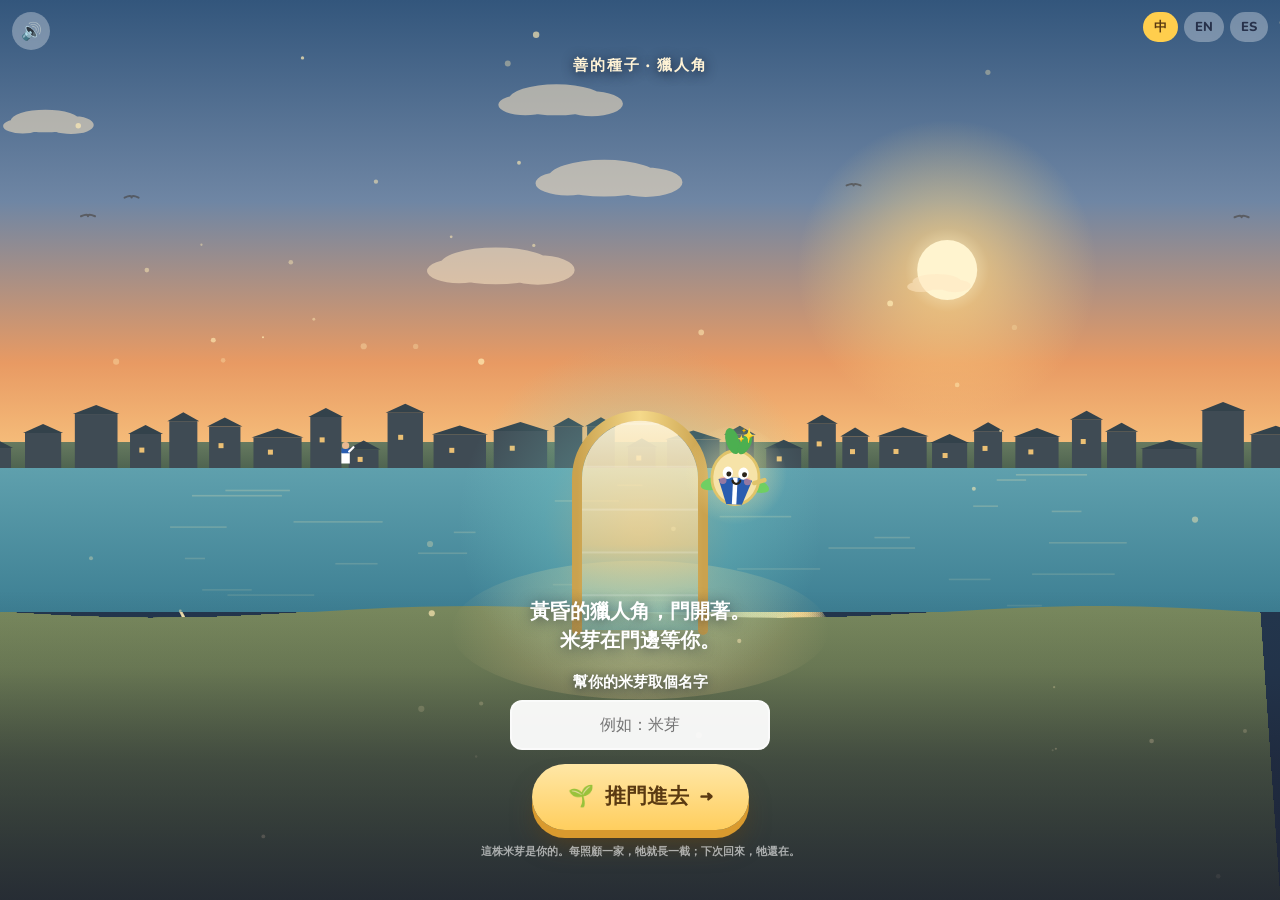
==== commit 28e1223e: "feat(level4): bigger item images, Community Care arch frame, level4 music, live i18n, scarcity guard" ====
--- a/index.html
+++ b/index.html
@@ -222,7 +222,7 @@
     </div>
     <!-- 中段：當前客人（圖＋對白＋多問一句） -->
     <div id="l4guest">
-      <div id="l4guestArt"></div>
+      <div id="l4guestArt"><div id="l4guestFig"></div></div>
       <div id="l4guestPanel">
         <div id="l4guestName"></div>
         <div id="l4dialogue"></div>
--- a/src/css/style.css
+++ b/src/css/style.css
@@ -790,6 +790,7 @@
   box-shadow:0 4px 10px rgba(0,0,0,.26);transition:transform .12s,box-shadow .18s;position:relative;}
 .l4item:active{transform:scale(.95);}
 .l4item .l4ico{font-size:1.4rem;line-height:1;}
+.l4item .l4ico.l4img{width:46px;height:42px;background-size:contain;background-position:center;background-repeat:no-repeat;}
 .l4item .l4nm{font-size:9.5px;font-weight:800;color:#43373f;text-align:center;line-height:1.12;}
 .l4item.fresh{border-color:#bfe3a8;}
 .l4item.baby{border-color:#f3c6d8;}
@@ -801,10 +802,17 @@
 .l4item.gone .l4cnt{background:#7a7280;}
 /* 中段：當前客人（圖＋對白＋多問一句） */
 #l4guest{flex:1 1 auto;min-height:0;display:flex;align-items:center;gap:12px;padding:6px 2px;}
-#l4guestArt{flex:0 0 auto;width:clamp(96px,26vw,200px);align-self:flex-end;height:100%;max-height:42vh;
-  background-size:contain;background-position:center bottom;background-repeat:no-repeat;
-  filter:drop-shadow(0 6px 12px rgba(0,0,0,.36));opacity:0;transform:translateY(12px);transition:opacity .7s ease,transform .7s ease;}
-#l4guestArt.show{opacity:1;transform:translateY(0);}
+/* Community Care 拱門框：客人站進中間暖光開口 */
+#l4guestArt{flex:0 0 auto;align-self:center;height:100%;max-height:46vh;aspect-ratio:1024/1536;position:relative;
+  background-size:100% 100%;background-position:center;background-repeat:no-repeat;
+  filter:drop-shadow(0 6px 12px rgba(0,0,0,.28));}
+/* 客人圖疊進拱門開口、縮放填滿、邊緣 mask 羽化淡進暖光（不要硬邊框；臉/寶寶中心保持清楚） */
+#l4guestFig{position:absolute;left:28%;right:28%;top:27%;bottom:11%;
+  background-size:cover;background-position:center top;background-repeat:no-repeat;
+  -webkit-mask-image:radial-gradient(ellipse 84% 92% at 50% 40%, #000 70%, rgba(0,0,0,0) 100%);
+  mask-image:radial-gradient(ellipse 84% 92% at 50% 40%, #000 70%, rgba(0,0,0,0) 100%);
+  opacity:0;transform:translateY(8px);transition:opacity .7s ease,transform .7s ease;}
+#l4guestFig.show{opacity:1;transform:translateY(0);}
 #l4guestPanel{flex:1 1 auto;max-width:min(74vw,520px);max-height:100%;overflow-y:auto;background:rgba(28,18,34,.82);color:#fff;border-radius:16px;
   padding:12px 14px;box-shadow:0 12px 30px rgba(0,0,0,.4);border:1px solid rgba(255,255,255,.12);
   -webkit-backdrop-filter:blur(8px);backdrop-filter:blur(8px);}
@@ -822,6 +830,7 @@
   background:rgba(255,255,255,.07);border:1px dashed rgba(255,255,255,.22);border-radius:14px;padding:7px;}
 .l4pin{display:flex;align-items:center;gap:5px;background:#fff;border-radius:999px;padding:5px 8px 5px 10px;
   font-size:12px;font-weight:800;color:#43373f;box-shadow:0 3px 8px rgba(0,0,0,.26);}
+.l4pin .l4pimg{width:26px;height:24px;background-size:contain;background-position:center;background-repeat:no-repeat;}
 .l4pin .x{cursor:pointer;color:#b06a6a;font-weight:900;padding:0 2px;}
 .l4bagEmpty{color:#d7cadf;font-size:12px;font-weight:600;padding:4px 2px;}
 #l4actions{display:flex;flex-wrap:wrap;gap:10px;margin-top:9px;justify-content:flex-end;}
@@ -851,7 +860,7 @@
 /* 直式窄畫面：客人改上下排，留更多對白空間 */
 @media (max-aspect-ratio:3/4){
   #l4guest{flex-direction:column;align-items:stretch;gap:8px;}
-  #l4guestArt{align-self:center;width:clamp(86px,24vw,140px);height:34vh;max-height:34vh;}
+  #l4guestArt{align-self:center;height:30vh;max-height:30vh;width:auto;}
   #l4guestPanel{max-width:100%;}
   #l4pantry{max-height:26vh;}
 }
